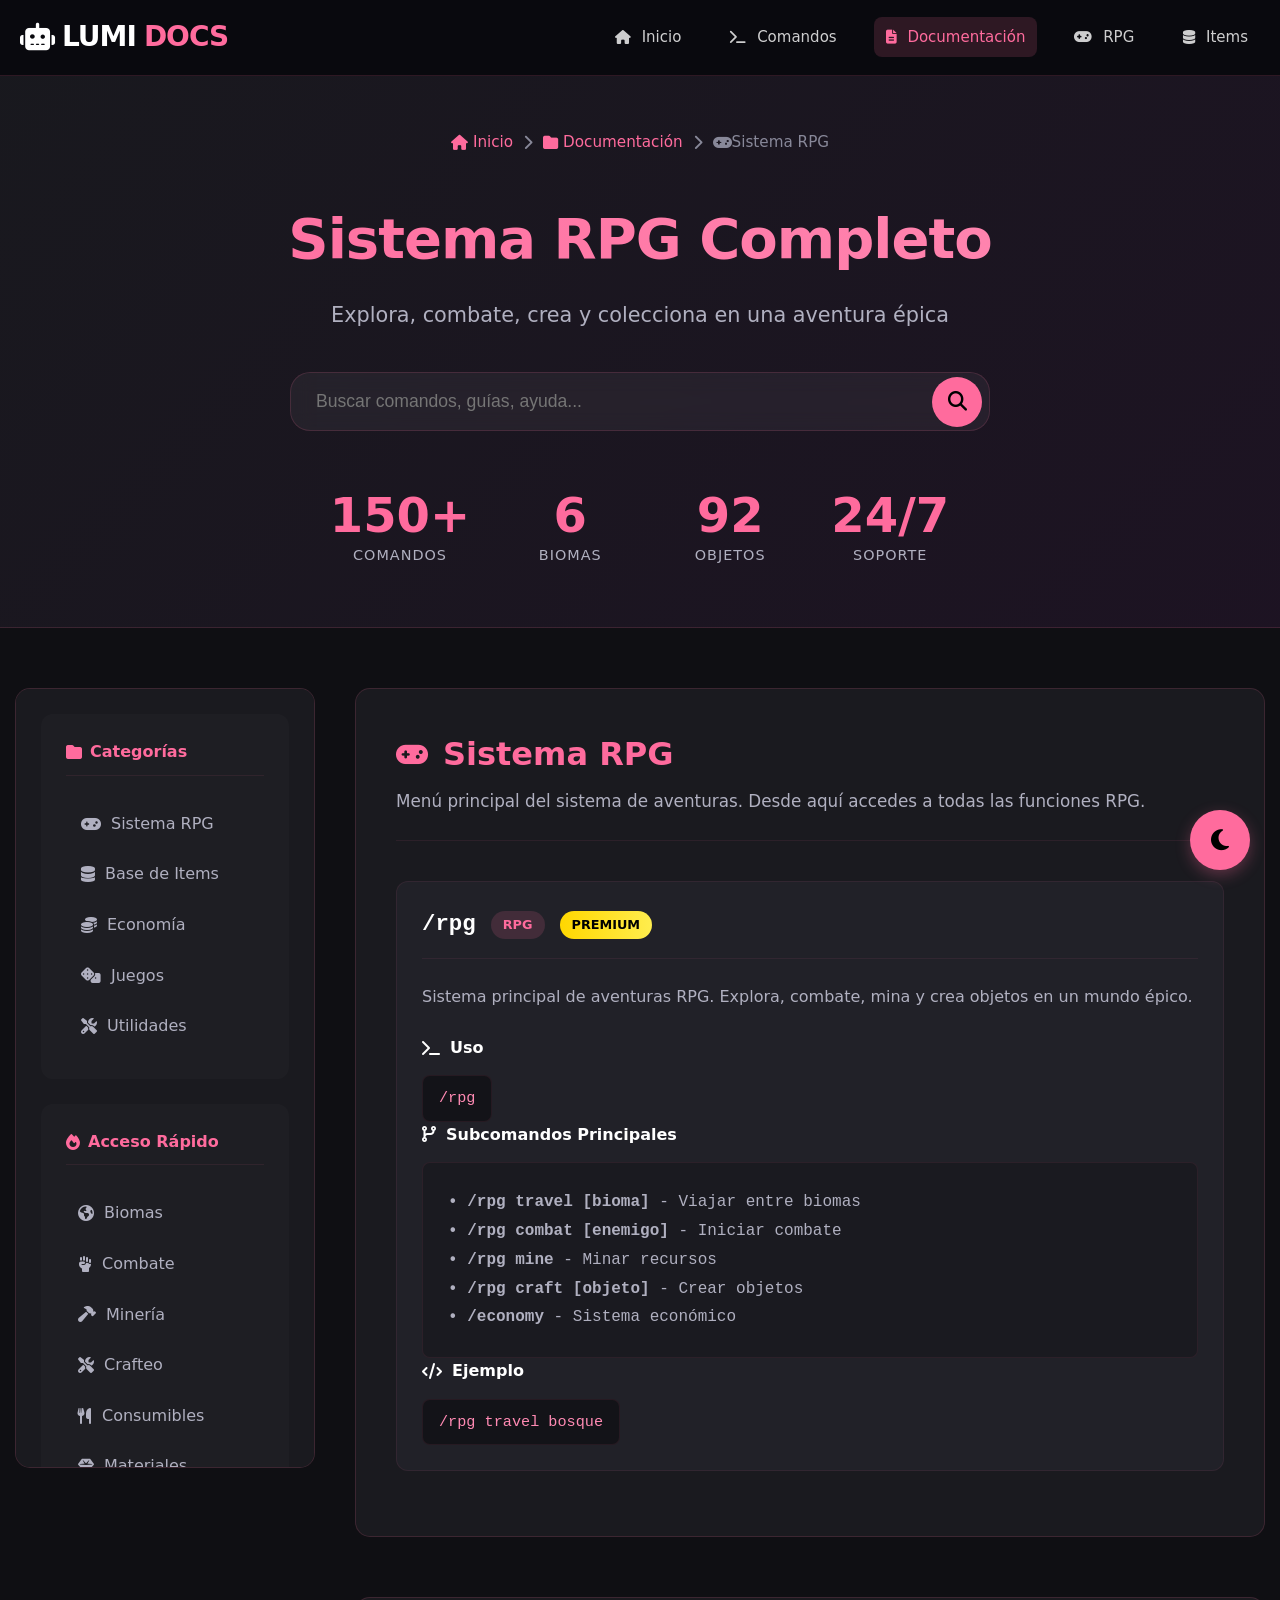
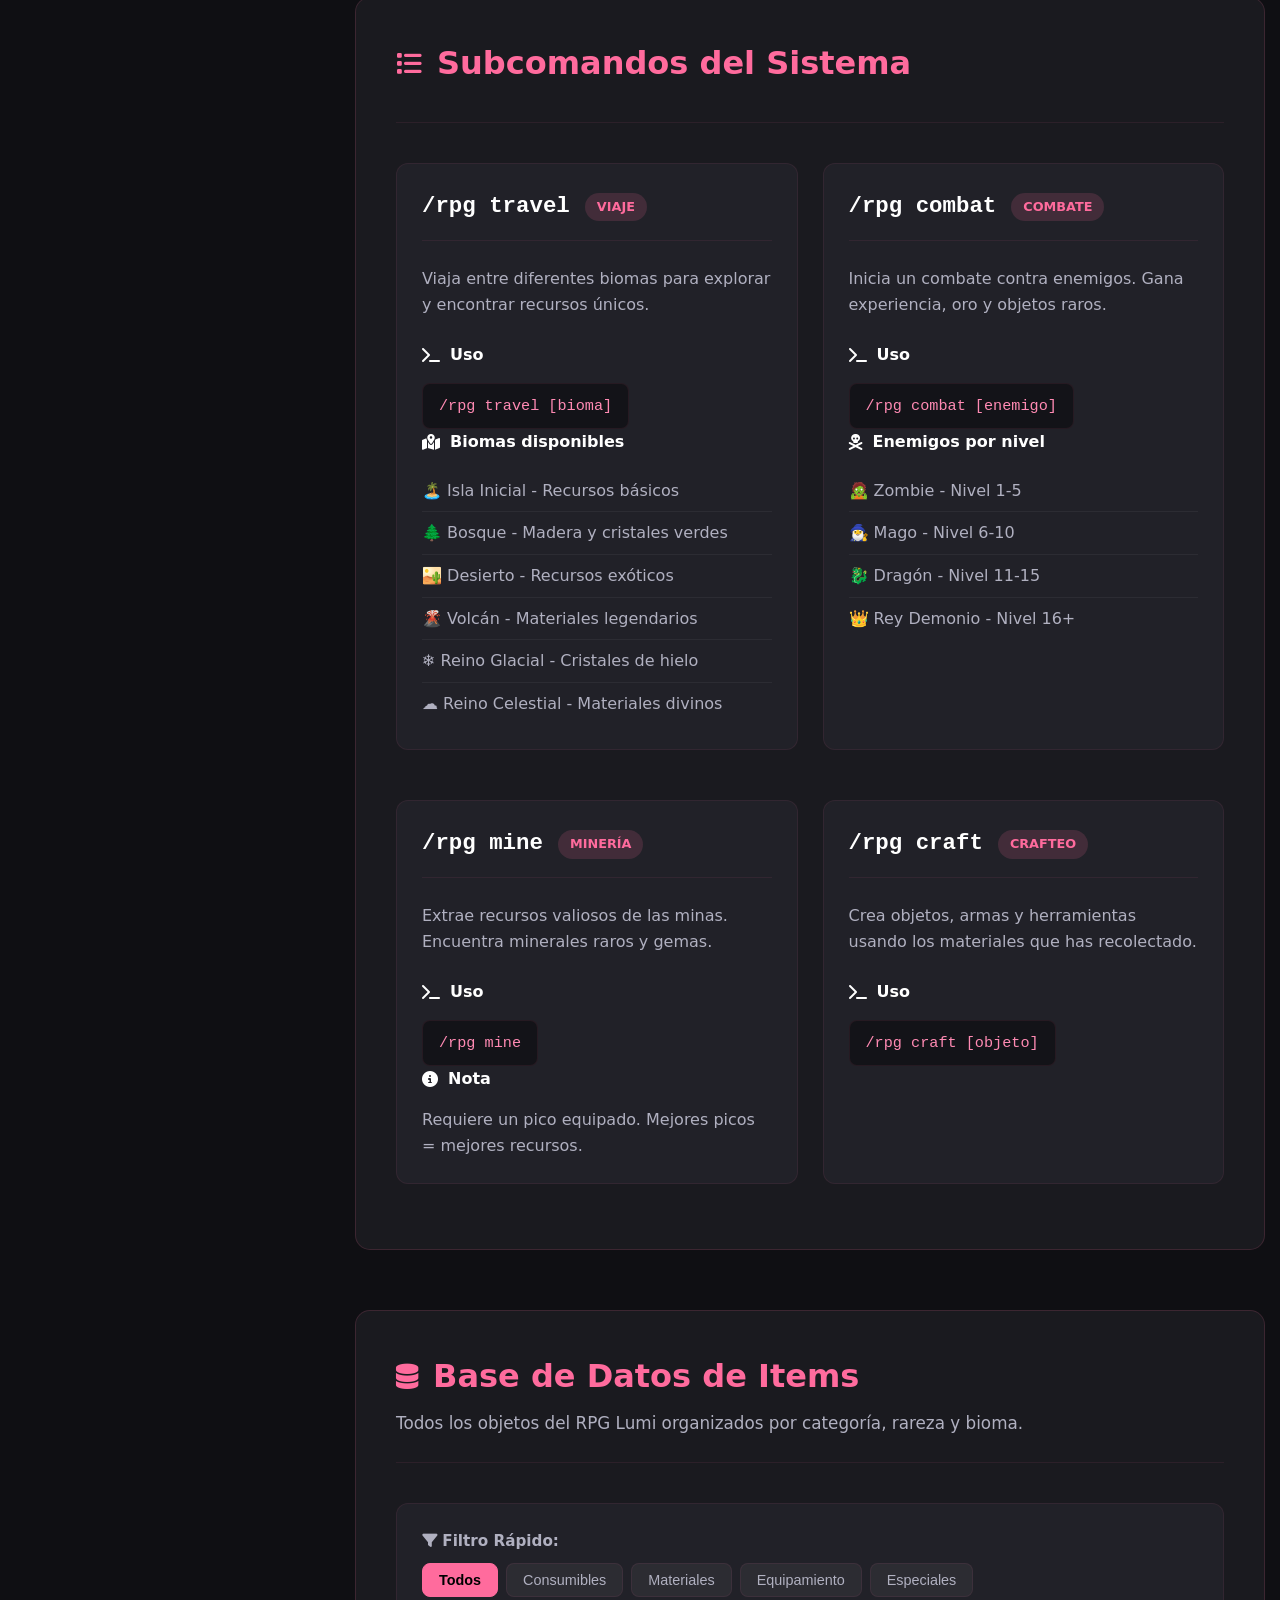
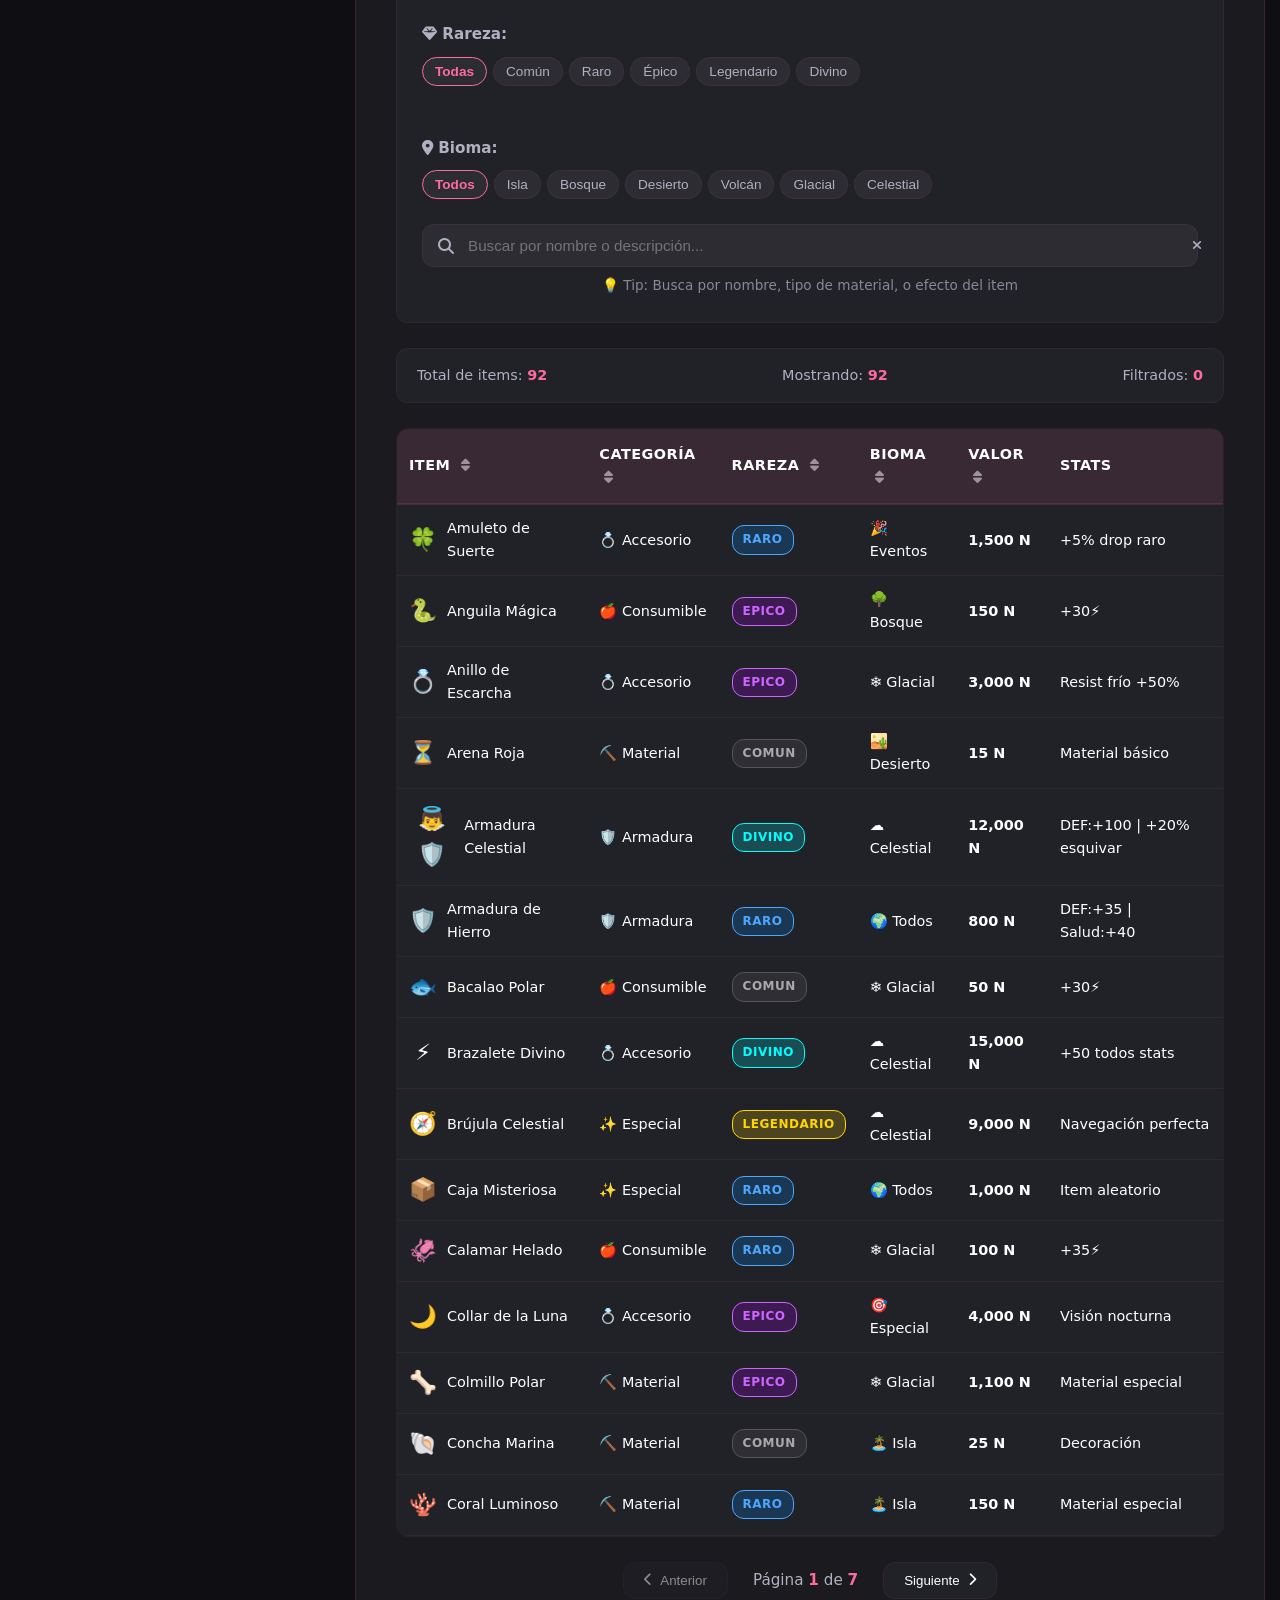
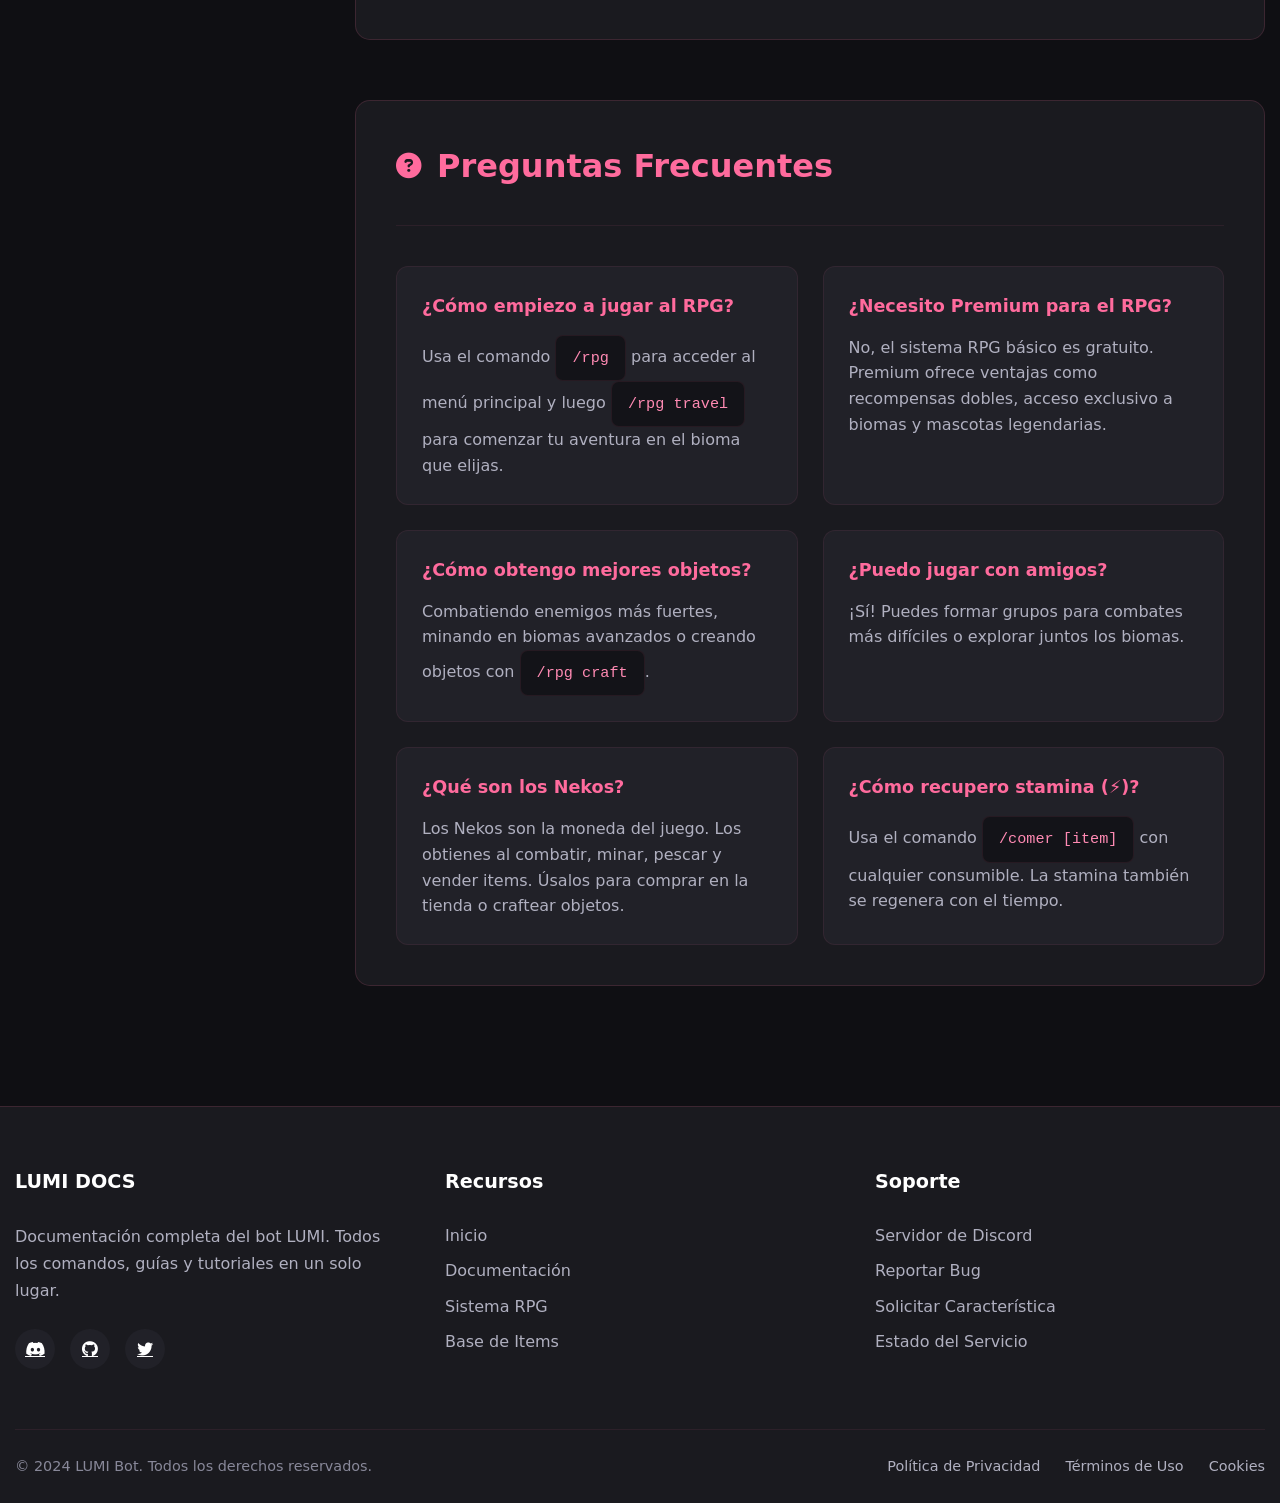
==== documentation.html @ 5e307adf "Actualizacion 2026" ====
<!DOCTYPE html>
<html lang="es">
<head>
    <meta charset="UTF-8">
    <meta name="viewport" content="width=device-width, initial-scale=1.0">
    <title>LUMI - Documentación RPG</title>
    
    <!-- CSS -->
    <link rel="stylesheet" href="docs-style.css">
    
    <!-- ICONOS -->
    <link rel="stylesheet" href="https://cdnjs.cloudflare.com/ajax/libs/font-awesome/6.4.0/css/all.min.css">
</head>
<body data-theme="dark">
    <!-- NAVBAR -->
    <nav class="navbar">
        <div class="nav-container">
            <a href="index.html" class="doc-logo">
                <i class="fas fa-robot"></i>
                LUMI<span>DOCS</span>
            </a>
            
            <button class="menu-toggle" id="menuToggle">
                <i class="fas fa-bars"></i>
            </button>
            
            <div class="nav-links" id="navLinks">
                <a href="index.html"><i class="fas fa-home"></i> Inicio</a>
                <a href="#comandos"><i class="fas fa-terminal"></i> Comandos</a>
                <a href="documentacion.html" class="active"><i class="fas fa-file-alt"></i> Documentación</a>
                <a href="#rpg-section"><i class="fas fa-gamepad"></i> RPG</a>
                <a href="#items-database"><i class="fas fa-database"></i> Items</a>
            </div>
        </div>
    </nav>

    <!-- HEADER HERO -->
    <header class="docs-header">
        <div class="docs-hero">
            <!-- Breadcrumb -->
            <nav class="docs-breadcrumb">
                <a href="index.html"><i class="fas fa-home"></i> Inicio</a>
                <span><i class="fas fa-chevron-right"></i></span>
                <a href="documentacion.html"><i class="fas fa-folder"></i> Documentación</a>
                <span><i class="fas fa-chevron-right"></i></span>
                <span><i class="fas fa-gamepad"></i> Sistema RPG</span>
            </nav>
            
            <!-- Título principal -->
            <h1>Sistema RPG Completo</h1>
            <p class="docs-subtitle">Explora, combate, crea y colecciona en una aventura épica</p>
            
            <!-- Barra de búsqueda -->
            <div class="docs-search">
                <input type="text" placeholder="Buscar comandos, guías, ayuda..." id="searchInput">
                <button type="button" id="searchButton"><i class="fas fa-search"></i></button>
            </div>
            
            <!-- Estadísticas -->
            <div class="docs-stats">
                <div class="stat">
                    <span class="number">150+</span>
                    <span class="label">Comandos</span>
                </div>
                <div class="stat">
                    <span class="number">6</span>
                    <span class="label">Biomas</span>
                </div>
                <div class="stat">
                    <span class="number">92</span>
                    <span class="label">Objetos</span>
                </div>
                <div class="stat">
                    <span class="number">24/7</span>
                    <span class="label">Soporte</span>
                </div>
            </div>
        </div>
    </header>

    <!-- CONTENIDO PRINCIPAL -->
    <main class="docs-container">
        <!-- BARRA LATERAL -->
        <aside class="docs-sidebar">
            <div class="sidebar-section">
                <h3><i class="fas fa-folder"></i> Categorías</h3>
                <ul class="category-list">
                    <li><a href="#rpg-section" class="active"><i class="fas fa-gamepad"></i> Sistema RPG</a></li>
                    <li><a href="#items-database"><i class="fas fa-database"></i> Base de Items</a></li>
                    <li><a href="#economy"><i class="fas fa-coins"></i> Economía</a></li>
                    <li><a href="#games"><i class="fas fa-dice"></i> Juegos</a></li>
                    <li><a href="#utilities"><i class="fas fa-tools"></i> Utilidades</a></li>
                </ul>
            </div>
            
            <div class="sidebar-section">
                <h3><i class="fas fa-fire"></i> Acceso Rápido</h3>
                <a href="#biomes" class="quick-link"><i class="fas fa-globe-americas"></i> Biomas</a>
                <a href="#combat-section" class="quick-link"><i class="fas fa-fist-raised"></i> Combate</a>
                <a href="#mining" class="quick-link"><i class="fas fa-hammer"></i> Minería</a>
                <a href="#crafting" class="quick-link"><i class="fas fa-tools"></i> Crafteo</a>
                <a href="#consumibles" class="quick-link"><i class="fas fa-utensils"></i> Consumibles</a>
                <a href="#materiales" class="quick-link"><i class="fas fa-gem"></i> Materiales</a>
                <a href="#equipamiento" class="quick-link"><i class="fas fa-shield-alt"></i> Equipamiento</a>
            </div>
            
            <div class="sidebar-section">
                <h3><i class="fas fa-link"></i> Enlaces Útiles</h3>
                <a href="#faq" class="quick-link"><i class="fas fa-question-circle"></i> Preguntas Frecuentes</a>
                <a href="https://discord.gg/P59CwwQPgS" target="_blank" class="quick-link"><i class="fab fa-discord"></i> Servidor de Soporte</a>
            </div>
        </aside>

        <!-- CONTENIDO DE DOCUMENTACIÓN -->
        <div class="docs-content">
            <!-- ==================== SECCIÓN RPG PRINCIPAL ==================== -->
            <section id="rpg-section" class="docs-section">
                <div class="section-header">
                    <h2><i class="fas fa-gamepad section-icon"></i> Sistema RPG</h2>
                    <p class="section-desc">Menú principal del sistema de aventuras. Desde aquí accedes a todas las funciones RPG.</p>
                </div>
                
                <!-- COMANDO PRINCIPAL -->
                <div class="command-card">
                    <div class="command-header">
                        <h3>/rpg</h3>
                        <span class="command-category">RPG</span>
                        <span class="premium-badge">PREMIUM</span>
                    </div>
                    
                    <p class="command-desc">Sistema principal de aventuras RPG. Explora, combate, mina y crea objetos en un mundo épico.</p>
                    
                    <div class="command-usage">
                        <h4><i class="fas fa-terminal"></i> Uso</h4>
                        <code class="copy-code">/rpg</code>
                    </div>
                    
                    <div class="command-params">
                        <h4><i class="fas fa-code-branch"></i> Subcomandos Principales</h4>
                        <div class="rpg-subcommands">
                            <strong>• /rpg travel [bioma]</strong> - Viajar entre biomas<br>
                            <strong>• /rpg combat [enemigo]</strong> - Iniciar combate<br>
                            <strong>• /rpg mine</strong> - Minar recursos<br>
                            <strong>• /rpg craft [objeto]</strong> - Crear objetos<br>
                            <strong>• /economy</strong> - Sistema económico
                        </div>
                    </div>
                    
                    <div class="command-example">
                        <h4><i class="fas fa-code"></i> Ejemplo</h4>
                        <code class="copy-code">/rpg travel bosque</code>
                    </div>
                </div>
            </section>

            <!-- ==================== SUBCOMANDOS DETALLADOS ==================== -->
            <section id="subcommands" class="docs-section">
                <div class="section-header">
                    <h2><i class="fas fa-list section-icon"></i> Subcomandos del Sistema</h2>
                </div>
                
                <div class="command-grid">
                    <!-- TRAVEL -->
                    <div class="command-card">
                        <div class="command-header">
                            <h3>/rpg travel</h3>
                            <span class="command-category">Viaje</span>
                        </div>
                        <p class="command-desc">Viaja entre diferentes biomas para explorar y encontrar recursos únicos.</p>
                        
                        <div class="command-usage">
                            <h4><i class="fas fa-terminal"></i> Uso</h4>
                            <code class="copy-code">/rpg travel [bioma]</code>
                        </div>
                        
                        <div class="command-params">
                            <h4><i class="fas fa-map-marked-alt"></i> Biomas disponibles</h4>
                            <ul class="rpg-list">
                                <li>🏝️ Isla Inicial - Recursos básicos</li>
                                <li>🌲 Bosque - Madera y cristales verdes</li>
                                <li>🏜️ Desierto - Recursos exóticos</li>
                                <li>🌋 Volcán - Materiales legendarios</li>
                                <li>❄️ Reino Glacial - Cristales de hielo</li>
                                <li>☁️ Reino Celestial - Materiales divinos</li>
                            </ul>
                        </div>
                    </div>
                    
                    <!-- COMBAT -->
                    <div class="command-card">
                        <div class="command-header">
                            <h3>/rpg combat</h3>
                            <span class="command-category">Combate</span>
                        </div>
                        <p class="command-desc">Inicia un combate contra enemigos. Gana experiencia, oro y objetos raros.</p>
                        
                        <div class="command-usage">
                            <h4><i class="fas fa-terminal"></i> Uso</h4>
                            <code class="copy-code">/rpg combat [enemigo]</code>
                        </div>
                        
                        <div class="command-params">
                            <h4><i class="fas fa-skull-crossbones"></i> Enemigos por nivel</h4>
                            <ul class="rpg-list">
                                <li>🧟 Zombie - Nivel 1-5</li>
                                <li>🧙‍♂️ Mago - Nivel 6-10</li>
                                <li>🐉 Dragón - Nivel 11-15</li>
                                <li>👑 Rey Demonio - Nivel 16+</li>
                            </ul>
                        </div>
                    </div>
                    
                    <!-- MINE -->
                    <div class="command-card">
                        <div class="command-header">
                            <h3>/rpg mine</h3>
                            <span class="command-category">Minería</span>
                        </div>
                        <p class="command-desc">Extrae recursos valiosos de las minas. Encuentra minerales raros y gemas.</p>
                        
                        <div class="command-usage">
                            <h4><i class="fas fa-terminal"></i> Uso</h4>
                            <code class="copy-code">/rpg mine</code>
                        </div>
                        
                        <div class="command-params">
                            <h4><i class="fas fa-info-circle"></i> Nota</h4>
                            <p style="color: var(--text-secondary); margin: 0;">Requiere un pico equipado. Mejores picos = mejores recursos.</p>
                        </div>
                    </div>

                    <!-- CRAFT -->
                    <div class="command-card">
                        <div class="command-header">
                            <h3>/rpg craft</h3>
                            <span class="command-category">Crafteo</span>
                        </div>
                        <p class="command-desc">Crea objetos, armas y herramientas usando los materiales que has recolectado.</p>
                        
                        <div class="command-usage">
                            <h4><i class="fas fa-terminal"></i> Uso</h4>
                            <code class="copy-code">/rpg craft [objeto]</code>
                        </div>
                    </div>
                </div>
            </section>

            <!-- ==================== BASE DE DATOS DE ITEMS ==================== -->
            <section id="items-database" class="docs-section">
                <div class="section-header">
                    <h2><i class="fas fa-database section-icon"></i> Base de Datos de Items</h2>
                    <p class="section-desc">Todos los objetos del RPG Lumi organizados por categoría, rareza y bioma.</p>
                </div>

                <!-- FILTROS -->
                <div class="items-filters">
                    <div class="filter-group">
                        <label><i class="fas fa-filter"></i> Filtro Rápido:</label>
                        <div class="filter-tabs">
                            <button class="filter-tab active" data-filter="all">Todos</button>
                            <button class="filter-tab" data-filter="consumible">Consumibles</button>
                            <button class="filter-tab" data-filter="material">Materiales</button>
                            <button class="filter-tab" data-filter="equipo">Equipamiento</button>
                            <button class="filter-tab" data-filter="especial">Especiales</button>
                        </div>
                    </div>

                    <div class="filters-row">
                        <div class="filter-group">
                            <label><i class="fas fa-gem"></i> Rareza:</label>
                            <div class="rarity-filters">
                                <button class="rarity-btn active" data-rarity="all">Todas</button>
                                <button class="rarity-btn comun" data-rarity="COMUN">Común</button>
                                <button class="rarity-btn raro" data-rarity="RARO">Raro</button>
                                <button class="rarity-btn epico" data-rarity="EPICO">Épico</button>
                                <button class="rarity-btn legendario" data-rarity="LEGENDARIO">Legendario</button>
                                <button class="rarity-btn divino" data-rarity="DIVINO">Divino</button>
                            </div>
                        </div>

                        <div class="filter-group">
                            <label><i class="fas fa-map-marker-alt"></i> Bioma:</label>
                            <div class="bioma-filters">
                                <button class="bioma-btn active" data-bioma="all">Todos</button>
                                <button class="bioma-btn" data-bioma="isla">Isla</button>
                                <button class="bioma-btn" data-bioma="bosque">Bosque</button>
                                <button class="bioma-btn" data-bioma="desierto">Desierto</button>
                                <button class="bioma-btn" data-bioma="volcan">Volcán</button>
                                <button class="bioma-btn" data-bioma="glacial">Glacial</button>
                                <button class="bioma-btn" data-bioma="celestial">Celestial</button>
                            </div>
                        </div>
                    </div>

                    <!-- Búsqueda -->
                    <div class="search-box">
                        <div class="search-container">
                            <i class="fas fa-search"></i>
                            <input type="text" id="itemSearch" placeholder="Buscar por nombre o descripción...">
                            <button class="clear-btn" id="clearSearch"><i class="fas fa-times"></i></button>
                        </div>
                        <p class="search-tips">💡 Tip: Busca por nombre, tipo de material, o efecto del item</p>
                    </div>
                </div>

                <!-- CONTADORES -->
                <div class="counters">
                    <div class="counter">Total de items: <strong id="totalItems">0</strong></div>
                    <div class="counter">Mostrando: <strong id="showingItems">0</strong></div>
                    <div class="counter">Filtrados: <strong id="filteredItems">0</strong></div>
                </div>

                <!-- TABLA DE ITEMS -->
                <div class="items-table-container">
                    <table class="items-table">
                        <thead>
                            <tr>
                                <th class="sortable" data-sort="name">
                                    Item <i class="fas fa-sort"></i>
                                </th>
                                <th class="sortable" data-sort="category">
                                    Categoría <i class="fas fa-sort"></i>
                                </th>
                                <th class="sortable" data-sort="rarity">
                                    Rareza <i class="fas fa-sort"></i>
                                </th>
                                <th class="sortable" data-sort="bioma">
                                    Bioma <i class="fas fa-sort"></i>
                                </th>
                                <th class="sortable" data-sort="value">
                                    Valor <i class="fas fa-sort"></i>
                                </th>
                                <th>Stats</th>
                            </tr>
                        </thead>
                        <tbody id="itemsTableBody">
                            <!-- Los items se cargan dinámicamente -->
                            <tr>
                                <td colspan="6" style="text-align: center; padding: 40px; color: var(--text-secondary);">
                                    <i class="fas fa-spinner fa-spin" style="font-size: 2rem; margin-bottom: 10px;"></i><br>
                                    Cargando items...
                                </td>
                            </tr>
                        </tbody>
                    </table>
                </div>

                <!-- PAGINACIÓN -->
                <div class="pagination">
                    <button class="page-btn" id="prevPage">
                        <i class="fas fa-chevron-left"></i> Anterior
                    </button>
                    <div class="page-info">
                        Página <span id="currentPage">1</span> de <span id="totalPages">1</span>
                    </div>
                    <button class="page-btn" id="nextPage">
                        Siguiente <i class="fas fa-chevron-right"></i>
                    </button>
                </div>
            </section>

            <!-- ==================== FAQ ==================== -->
            <section id="faq" class="docs-section faq-section">
                <div class="section-header">
                    <h2><i class="fas fa-question-circle section-icon"></i> Preguntas Frecuentes</h2>
                </div>
                
                <div class="faq-grid">
                    <div class="faq-item">
                        <h3>¿Cómo empiezo a jugar al RPG?</h3>
                        <p>Usa el comando <code class="copy-code">/rpg</code> para acceder al menú principal y luego <code class="copy-code">/rpg travel</code> para comenzar tu aventura en el bioma que elijas.</p>
                    </div>
                    
                    <div class="faq-item">
                        <h3>¿Necesito Premium para el RPG?</h3>
                        <p>No, el sistema RPG básico es gratuito. Premium ofrece ventajas como recompensas dobles, acceso exclusivo a biomas y mascotas legendarias.</p>
                    </div>
                    
                    <div class="faq-item">
                        <h3>¿Cómo obtengo mejores objetos?</h3>
                        <p>Combatiendo enemigos más fuertes, minando en biomas avanzados o creando objetos con <code class="copy-code">/rpg craft</code>.</p>
                    </div>
                    
                    <div class="faq-item">
                        <h3>¿Puedo jugar con amigos?</h3>
                        <p>¡Sí! Puedes formar grupos para combates más difíciles o explorar juntos los biomas.</p>
                    </div>

                    <div class="faq-item">
                        <h3>¿Qué son los Nekos?</h3>
                        <p>Los Nekos son la moneda del juego. Los obtienes al combatir, minar, pescar y vender items. Úsalos para comprar en la tienda o craftear objetos.</p>
                    </div>

                    <div class="faq-item">
                        <h3>¿Cómo recupero stamina (⚡)?</h3>
                        <p>Usa el comando <code class="copy-code">/comer [item]</code> con cualquier consumible. La stamina también se regenera con el tiempo.</p>
                    </div>
                </div>
            </section>
        </div>
    </main>

    <!-- MODAL DE DETALLE DE ITEM -->
    <div id="itemDetailModal" class="modal">
        <div class="modal-content">
            <div class="modal-header">
                <h3 id="detailName">Item</h3>
                <button class="close-modal">&times;</button>
            </div>
            <div class="modal-body">
                <div class="detail-grid">
                    <div class="detail-left">
                        <div class="detail-emoji" id="detailEmoji">📦</div>
                        <span class="detail-rarity" id="detailRarity">COMÚN</span>
                    </div>
                    <div class="detail-right">
                        <div class="detail-section">
                            <h4><i class="fas fa-info-circle"></i> Descripción</h4>
                            <p id="detailDesc">Descripción del item...</p>
                        </div>
                        <div class="detail-section">
                            <h4><i class="fas fa-map-marker-alt"></i> Ubicación</h4>
                            <p id="detailLocation">Donde encontrar este item...</p>
                        </div>
                        <div class="detail-section">
                            <h4><i class="fas fa-chart-bar"></i> Estadísticas</h4>
                            <div class="detail-stats" id="detailStats">
                                <!-- Stats dinámicos -->
                            </div>
                        </div>
                        <div class="detail-section">
                            <h4><i class="fas fa-coins"></i> Valor de Venta</h4>
                            <div class="detail-value" id="detailValue">0 Nekos</div>
                        </div>
                    </div>
                </div>
            </div>
        </div>
    </div>

    <!-- FOOTER -->
    <footer class="footer-apple">
        <div class="container">
            <div class="footer-grid">
                <div class="footer-col">
                    <h4>LUMI DOCS</h4>
                    <p>Documentación completa del bot LUMI. Todos los comandos, guías y tutoriales en un solo lugar.</p>
                    <div class="social-links">
                        <a href="#"><i class="fab fa-discord"></i></a>
                        <a href="#"><i class="fab fa-github"></i></a>
                        <a href="#"><i class="fab fa-twitter"></i></a>
                    </div>
                </div>
                
                <div class="footer-col">
                    <h4>Recursos</h4>
                    <ul>
                        <li><a href="index.html">Inicio</a></li>
                        <li><a href="documentacion.html">Documentación</a></li>
                        <li><a href="#rpg-section">Sistema RPG</a></li>
                        <li><a href="#items-database">Base de Items</a></li>
                    </ul>
                </div>
                
                <div class="footer-col">
                    <h4>Soporte</h4>
                    <ul>
                        <li><a href="#">Servidor de Discord</a></li>
                        <li><a href="#">Reportar Bug</a></li>
                        <li><a href="#">Solicitar Característica</a></li>
                        <li><a href="#">Estado del Servicio</a></li>
                    </ul>
                </div>
            </div>
            
            <div class="footer-legal">
                <div class="legal-left">
                    &copy; 2024 LUMI Bot. Todos los derechos reservados.
                </div>
                <div class="legal-right">
                    <a href="#">Política de Privacidad</a>
                    <a href="#">Términos de Uso</a>
                    <a href="#">Cookies</a>
                </div>
            </div>
        </div>
    </footer>

    <!-- Botón de cambio de tema -->
    <div class="theme-toggle">
        <button id="themeToggle">
            <i class="fas fa-moon"></i>
        </button>
    </div>

    <!-- Botón Back to Top -->
    <button class="back-to-top" id="backToTop">
        <i class="fas fa-arrow-up"></i>
    </button>

    <!-- SCRIPTS -->
    <script src="items-database.js"></script>
    <script src="docs-script.js"></script>
</body>
</html>
---- docs-style.css ----
/* ============================================
   LUMI DOCS - ESTILOS COMPLETOS
   Documentación moderna y profesional
   ============================================ */

/* ============================================
   VARIABLES Y RESET
   ============================================ */
:root {
    /* Colores principales */
    --primary-color: #ff6b9d;
    --primary-dark: #e84d85;
    --primary-light: #ff8ab3;
    --accent: #ff6b9d;
    --accent-light: #ff8ab3;
    
    /* Fondos */
    --bg-dark: #0f0f13;
    --bg-card: #1a1a1f;
    --bg-card-light: #212128;
    
    /* Textos */
    --text-primary: #ffffff;
    --text-secondary: #b0b0c0;
    --text-muted: #888899;
    
    /* Bordes */
    --border-color: rgba(255, 107, 157, 0.15);
    --border-light: rgba(255, 107, 157, 0.08);
    
    /* Sombras */
    --shadow-dark: 0 8px 32px rgba(0, 0, 0, 0.3);
    --shadow-light: 0 4px 20px rgba(255, 107, 157, 0.1);
    
    /* Espaciado */
    --space-xs: 8px;
    --space-sm: 15px;
    --space-md: 25px;
    --space-lg: 40px;
    --space-xl: 60px;
    
    /* Bordes redondeados */
    --radius-sm: 8px;
    --radius-md: 12px;
    --radius-lg: 15px;
    --radius-xl: 20px;
}

* {
    margin: 0;
    padding: 0;
    box-sizing: border-box;
}

body {
    background-color: var(--bg-dark);
    color: var(--text-primary);
    font-family: 'Segoe UI', system-ui, -apple-system, sans-serif;
    line-height: 1.6;
    min-height: 100vh;
    overflow-x: hidden;
}

/* ============================================
   NAVBAR
   ============================================ */
.navbar {
    background: rgba(10, 10, 15, 0.98);
    backdrop-filter: blur(25px);
    border-bottom: 1px solid var(--border-color);
    position: fixed;
    top: 0;
    width: 100%;
    z-index: 1000;
    padding: 15px 0;
}

.nav-container {
    max-width: 1400px;
    margin: 0 auto;
    padding: 0 20px;
    display: flex;
    justify-content: space-between;
    align-items: center;
}

.doc-logo {
    font-size: 28px;
    font-weight: 800;
    color: #fff;
    text-decoration: none;
    letter-spacing: -1px;
    display: flex;
    align-items: center;
    gap: 8px;
}

.doc-logo span {
    color: var(--accent);
    animation: logoGlow 2s infinite alternate;
}

@keyframes logoGlow {
    from { text-shadow: 0 0 5px var(--accent); }
    to { text-shadow: 0 0 20px var(--accent), 0 0 30px var(--accent); }
}

.nav-links {
    display: flex;
    gap: 25px;
    align-items: center;
}

.nav-links a {
    color: #fff;
    text-decoration: none;
    font-weight: 500;
    font-size: 15px;
    padding: 8px 12px;
    border-radius: 8px;
    transition: all 0.3s ease;
    opacity: 0.8;
}

.nav-links a:hover {
    opacity: 1;
    background: rgba(255, 107, 157, 0.1);
}

.nav-links a.active {
    opacity: 1;
    background: rgba(255, 107, 157, 0.15);
    color: var(--accent);
}

.nav-links a i {
    margin-right: 6px;
    font-size: 14px;
}

.menu-toggle {
    display: none;
    background: none;
    border: none;
    color: #fff;
    font-size: 24px;
    cursor: pointer;
}

/* ============================================
   DOCS HEADER HERO
   ============================================ */
.docs-header {
    margin-top: 70px;
    padding: var(--space-xl) 0;
    background: linear-gradient(135deg, rgba(26, 26, 31, 0.9) 0%, rgba(31, 20, 36, 0.9) 100%);
    border-bottom: 1px solid var(--border-color);
}

.docs-hero {
    max-width: 1400px;
    margin: 0 auto;
    padding: 0 var(--space-sm);
    text-align: center;
}

.docs-breadcrumb {
    display: flex;
    justify-content: center;
    align-items: center;
    flex-wrap: wrap;
    gap: 10px;
    margin-bottom: var(--space-lg);
    color: var(--text-muted);
    font-size: 0.95rem;
}

.docs-breadcrumb a {
    color: var(--accent);
    text-decoration: none;
    display: flex;
    align-items: center;
    gap: 5px;
    transition: all 0.2s ease;
}

.docs-breadcrumb a:hover {
    color: var(--accent-light);
    text-decoration: underline;
}

.docs-breadcrumb span {
    display: flex;
    align-items: center;
    color: var(--text-muted);
}

.docs-hero h1 {
    font-size: 3.5rem;
    font-weight: 800;
    margin-bottom: var(--space-sm);
    background: linear-gradient(90deg, var(--accent), var(--accent-light));
    -webkit-background-clip: text;
    background-clip: text;
    color: transparent;
    letter-spacing: -1px;
}

.docs-subtitle {
    font-size: 1.3rem;
    color: var(--text-secondary);
    max-width: 800px;
    margin: 0 auto var(--space-lg);
    line-height: 1.6;
}

.docs-search {
    max-width: 700px;
    margin: 0 auto var(--space-lg);
    position: relative;
}

.docs-search input {
    width: 100%;
    padding: 18px 80px 18px 25px;
    background: rgba(255, 255, 255, 0.05);
    border: 1px solid var(--border-color);
    border-radius: var(--radius-xl);
    color: var(--text-primary);
    font-size: 1.1rem;
    backdrop-filter: blur(10px);
    transition: all 0.3s ease;
}

.docs-search input:focus {
    outline: none;
    border-color: var(--accent);
    box-shadow: 0 0 0 3px rgba(255, 107, 157, 0.1);
    background: rgba(255, 255, 255, 0.08);
}

.docs-search button {
    position: absolute;
    right: 8px;
    top: 50%;
    transform: translateY(-50%);
    background: var(--accent);
    color: #000;
    border: none;
    width: 50px;
    height: 50px;
    border-radius: 50%;
    cursor: pointer;
    font-size: 1.2rem;
    transition: all 0.3s ease;
}

.docs-search button:hover {
    background: var(--accent-light);
    transform: translateY(-50%) scale(1.05);
}

.docs-stats {
    display: flex;
    justify-content: center;
    gap: var(--space-lg);
    flex-wrap: wrap;
    margin-top: var(--space-xl);
}

.stat {
    display: flex;
    flex-direction: column;
    align-items: center;
    min-width: 120px;
}

.stat .number {
    font-size: 3rem;
    font-weight: 800;
    color: var(--accent);
    line-height: 1;
    margin-bottom: 5px;
}

.stat .label {
    font-size: 0.9rem;
    color: var(--text-secondary);
    text-transform: uppercase;
    letter-spacing: 1px;
}

/* ============================================
   DOCS CONTAINER PRINCIPAL
   ============================================ */
.docs-container {
    display: flex;
    gap: var(--space-lg);
    max-width: 1400px;
    margin: var(--space-xl) auto;
    padding: 0 var(--space-sm);
    align-items: flex-start;
}

/* ============================================
   SIDEBAR
   ============================================ */
.docs-sidebar {
    width: 300px;
    flex-shrink: 0;
    position: sticky;
    top: 100px;
    max-height: calc(100vh - 120px);
    overflow-y: auto;
    background: var(--bg-card);
    border: 1px solid var(--border-color);
    border-radius: var(--radius-lg);
    padding: var(--space-md);
}

.docs-sidebar::-webkit-scrollbar {
    width: 6px;
}

.docs-sidebar::-webkit-scrollbar-track {
    background: rgba(255, 107, 157, 0.05);
    border-radius: 3px;
}

.docs-sidebar::-webkit-scrollbar-thumb {
    background: var(--accent);
    border-radius: 3px;
}

.sidebar-section {
    margin-bottom: var(--space-md);
    padding: var(--space-md);
    background: rgba(255, 255, 255, 0.02);
    border-radius: var(--radius-md);
}

.sidebar-section h3 {
    color: var(--accent);
    font-size: 1rem;
    margin-bottom: var(--space-md);
    display: flex;
    align-items: center;
    gap: var(--space-xs);
    padding-bottom: 10px;
    border-bottom: 1px solid var(--border-light);
}

.category-list {
    list-style: none;
    padding: 0;
}

.category-list li {
    margin-bottom: 5px;
}

.category-list a {
    display: flex;
    align-items: center;
    gap: 10px;
    padding: 10px 12px;
    color: var(--text-secondary);
    text-decoration: none;
    border-radius: var(--radius-sm);
    transition: all 0.3s ease;
    border-left: 3px solid transparent;
}

.category-list a:hover {
    background: rgba(255, 107, 157, 0.08);
    color: var(--text-primary);
    border-left-color: var(--accent);
    padding-left: 16px;
}

.category-list a.active {
    background: rgba(255, 107, 157, 0.15);
    color: var(--accent);
    border-left-color: var(--accent);
    font-weight: 600;
}

.quick-link {
    display: flex;
    align-items: center;
    gap: 10px;
    padding: 10px 12px;
    color: var(--text-secondary);
    text-decoration: none;
    border-radius: var(--radius-sm);
    margin-bottom: 5px;
    transition: all 0.3s ease;
}

.quick-link:hover {
    background: rgba(255, 107, 157, 0.08);
    color: var(--text-primary);
    transform: translateX(5px);
}

/* ============================================
   CONTENIDO DE DOCUMENTACIÓN
   ============================================ */
.docs-content {
    flex: 1;
    min-width: 0;
}

.docs-section {
    margin-bottom: var(--space-xl);
    background: var(--bg-card);
    border: 1px solid var(--border-color);
    border-radius: var(--radius-lg);
    padding: var(--space-lg);
}

.section-header {
    margin-bottom: var(--space-lg);
    padding-bottom: var(--space-md);
    border-bottom: 1px solid var(--border-light);
}

.section-header h2 {
    color: var(--accent);
    font-size: 2rem;
    margin-bottom: var(--space-xs);
    display: flex;
    align-items: center;
    gap: 15px;
}

.section-icon {
    font-size: 1.6rem;
}

.section-desc {
    color: var(--text-secondary);
    font-size: 1.05rem;
    line-height: 1.6;
}

/* ============================================
   TARJETAS DE COMANDOS
   ============================================ */
.command-card {
    background: var(--bg-card-light);
    border: 1px solid var(--border-light);
    border-radius: var(--radius-md);
    padding: var(--space-md);
    margin-bottom: var(--space-md);
    transition: all 0.3s ease;
}

.command-card:hover {
    border-color: var(--accent);
    transform: translateY(-2px);
    box-shadow: var(--shadow-light);
}

.command-header {
    display: flex;
    align-items: center;
    flex-wrap: wrap;
    gap: var(--space-sm);
    margin-bottom: var(--space-md);
    padding-bottom: var(--space-sm);
    border-bottom: 1px solid var(--border-light);
}

.command-header h3 {
    color: var(--text-primary);
    font-size: 1.4rem;
    font-family: 'Courier New', monospace;
    margin: 0;
}

.command-category {
    background: rgba(255, 107, 157, 0.15);
    color: var(--accent);
    padding: 4px 12px;
    border-radius: 20px;
    font-size: 0.8rem;
    font-weight: 600;
    text-transform: uppercase;
}

.premium-badge {
    background: linear-gradient(90deg, #ffd700, #ffed4e);
    color: #000;
    padding: 4px 12px;
    border-radius: 20px;
    font-size: 0.8rem;
    font-weight: 800;
    text-transform: uppercase;
}

.command-desc {
    color: var(--text-secondary);
    margin-bottom: var(--space-md);
    line-height: 1.6;
}

.command-usage h4,
.command-params h4,
.command-example h4 {
    color: var(--text-primary);
    margin-bottom: var(--space-sm);
    display: flex;
    align-items: center;
    gap: 10px;
    font-size: 1rem;
}

.copy-code {
    display: inline-block;
    background: rgba(0, 0, 0, 0.4);
    color: var(--accent-light);
    padding: 10px 16px;
    border-radius: var(--radius-sm);
    font-family: 'Courier New', monospace;
    font-size: 0.95rem;
    border: 1px solid var(--border-light);
    cursor: pointer;
    transition: all 0.3s ease;
}

.copy-code:hover {
    background: rgba(255, 107, 157, 0.1);
    border-color: var(--accent);
}

.rpg-subcommands {
    background: rgba(0, 0, 0, 0.2);
    padding: var(--space-md);
    border-radius: var(--radius-sm);
    border: 1px solid var(--border-light);
    font-family: 'Courier New', monospace;
    line-height: 1.8;
    color: var(--text-secondary);
}

.rpg-list {
    list-style: none;
    padding: 0;
    margin: var(--space-sm) 0 0 0;
}

.rpg-list li {
    padding: 8px 0;
    border-bottom: 1px solid rgba(255, 255, 255, 0.05);
    color: var(--text-secondary);
}

.rpg-list li:last-child {
    border-bottom: none;
}

.command-grid {
    display: grid;
    grid-template-columns: repeat(auto-fill, minmax(320px, 1fr));
    gap: var(--space-md);
}

/* ============================================
   BASE DE DATOS DE ITEMS
   ============================================ */
.items-filters {
    background: var(--bg-card-light);
    border: 1px solid var(--border-light);
    border-radius: var(--radius-md);
    padding: var(--space-md);
    margin-bottom: var(--space-md);
}

.filter-group {
    margin-bottom: var(--space-md);
}

.filter-group:last-child {
    margin-bottom: 0;
}

.filter-group label {
    display: block;
    color: var(--text-secondary);
    margin-bottom: 10px;
    font-weight: 600;
    font-size: 0.95rem;
}

.filter-tabs {
    display: flex;
    flex-wrap: wrap;
    gap: 8px;
}

.filter-tab {
    padding: 8px 16px;
    background: rgba(255, 255, 255, 0.05);
    border: 1px solid var(--border-light);
    border-radius: var(--radius-sm);
    color: var(--text-secondary);
    cursor: pointer;
    transition: all 0.3s ease;
    font-size: 0.9rem;
}

.filter-tab:hover {
    background: rgba(255, 107, 157, 0.1);
    color: var(--accent);
}

.filter-tab.active {
    background: var(--accent);
    color: #000;
    border-color: var(--accent);
    font-weight: 600;
}

.filters-row {
    display: grid;
    gap: var(--space-md);
}

.rarity-filters,
.bioma-filters {
    display: flex;
    flex-wrap: wrap;
    gap: 6px;
}

.rarity-btn,
.bioma-btn {
    padding: 6px 12px;
    background: rgba(255, 255, 255, 0.05);
    border: 1px solid var(--border-light);
    border-radius: 20px;
    color: var(--text-secondary);
    cursor: pointer;
    transition: all 0.3s ease;
    font-size: 0.85rem;
}

.rarity-btn:hover,
.bioma-btn:hover {
    transform: translateY(-1px);
    border-color: var(--accent);
}

.rarity-btn.active,
.bioma-btn.active {
    border-color: var(--accent);
    color: var(--accent);
    font-weight: 600;
}

.rarity-btn.comun.active {
    background: rgba(100, 100, 100, 0.2);
    color: #aaa;
}

.rarity-btn.raro.active {
    background: rgba(0, 150, 255, 0.2);
    color: #4da6ff;
}

.rarity-btn.epico.active {
    background: rgba(180, 0, 255, 0.2);
    color: #cc66ff;
}

.rarity-btn.legendario.active {
    background: rgba(255, 215, 0, 0.2);
    color: gold;
}

.rarity-btn.divino.active {
    background: rgba(0, 255, 255, 0.2);
    color: #00ffff;
}

.search-box {
    margin-top: var(--space-md);
}

.search-container {
    position: relative;
}

.search-container i {
    position: absolute;
    left: 16px;
    top: 50%;
    transform: translateY(-50%);
    color: var(--text-secondary);
}

.search-container input {
    width: 100%;
    padding: 12px 45px 12px 45px;
    background: rgba(255, 255, 255, 0.05);
    border: 1px solid var(--border-light);
    border-radius: var(--radius-md);
    color: var(--text-primary);
    font-size: 0.95rem;
    transition: all 0.3s ease;
}

.search-container input:focus {
    outline: none;
    border-color: var(--accent);
    box-shadow: 0 0 0 3px rgba(255, 107, 157, 0.1);
}

.clear-btn {
    position: absolute;
    right: 12px;
    top: 50%;
    transform: translateY(-50%);
    background: none;
    border: none;
    color: var(--text-secondary);
    cursor: pointer;
    padding: 5px;
    border-radius: 50%;
    transition: all 0.2s ease;
}

.clear-btn:hover {
    background: rgba(255, 107, 157, 0.1);
    color: var(--accent);
}

.search-tips {
    text-align: center;
    color: var(--text-muted);
    font-size: 0.85rem;
    margin-top: 8px;
}

.counters {
    display: flex;
    justify-content: space-between;
    flex-wrap: wrap;
    gap: 15px;
    background: var(--bg-card-light);
    border: 1px solid var(--border-light);
    border-radius: var(--radius-md);
    padding: 15px 20px;
    margin-bottom: var(--space-md);
    font-size: 0.9rem;
    color: var(--text-secondary);
}

.counter strong {
    color: var(--accent);
    font-weight: 700;
}

.items-table-container {
    overflow-x: auto;
    border-radius: var(--radius-md);
    border: 1px solid var(--border-light);
    margin-bottom: var(--space-md);
}

.items-table {
    width: 100%;
    border-collapse: collapse;
    background: var(--bg-card-light);
}

.items-table thead {
    background: rgba(255, 107, 157, 0.1);
    border-bottom: 2px solid var(--border-color);
}

.items-table th {
    padding: 14px 12px;
    text-align: left;
    color: var(--text-primary);
    font-weight: 600;
    font-size: 0.9rem;
    text-transform: uppercase;
    letter-spacing: 0.5px;
}

.sortable {
    cursor: pointer;
    user-select: none;
    transition: background 0.2s ease;
}

.sortable:hover {
    background: rgba(255, 107, 157, 0.15);
}

.sortable i {
    margin-left: 5px;
    opacity: 0.5;
}

.sortable:hover i {
    opacity: 1;
}

.items-table tbody tr {
    border-bottom: 1px solid var(--border-light);
    transition: all 0.2s ease;
    cursor: pointer;
}

.items-table tbody tr:hover {
    background: rgba(255, 107, 157, 0.05);
}

.items-table td {
    padding: 12px;
    color: var(--text-primary);
    vertical-align: middle;
    font-size: 0.9rem;
}

.item-cell {
    display: flex;
    align-items: center;
    gap: 10px;
}

.item-emoji-cell {
    font-size: 1.4rem;
    min-width: 28px;
    text-align: center;
}

.item-name-cell {
    font-weight: 500;
}

.rarity-badge-table {
    display: inline-block;
    padding: 4px 10px;
    border-radius: 12px;
    font-size: 0.75rem;
    font-weight: 700;
    text-transform: uppercase;
    letter-spacing: 0.5px;
}

.rarity-badge-table.comun {
    background: rgba(100, 100, 100, 0.2);
    color: #aaa;
    border: 1px solid #555;
}

.rarity-badge-table.raro {
    background: rgba(0, 150, 255, 0.2);
    color: #4da6ff;
    border: 1px solid #4da6ff;
}

.rarity-badge-table.epico {
    background: rgba(180, 0, 255, 0.2);
    color: #cc66ff;
    border: 1px solid #cc66ff;
}

.rarity-badge-table.legendario {
    background: rgba(255, 215, 0, 0.2);
    color: gold;
    border: 1px solid gold;
}

.rarity-badge-table.divino {
    background: rgba(0, 255, 255, 0.2);
    color: #00ffff;
    border: 1px solid #00ffff;
}

.value-cell {
    font-weight: 600;
    color: var(--accent);
}

.stats-cell {
    color: var(--text-secondary);
    font-size: 0.85rem;
}

.no-results {
    text-align: center;
    padding: 50px 20px !important;
    color: var(--text-secondary);
}

.no-results i {
    font-size: 2rem;
    margin-bottom: 10px;
    color: var(--accent);
    opacity: 0.5;
    display: block;
}

.pagination {
    display: flex;
    justify-content: center;
    align-items: center;
    gap: var(--space-md);
    margin-top: var(--space-md);
}

.page-btn {
    padding: 10px 20px;
    background: var(--bg-card-light);
    border: 1px solid var(--border-light);
    border-radius: var(--radius-md);
    color: var(--text-primary);
    cursor: pointer;
    transition: all 0.3s ease;
    display: flex;
    align-items: center;
    gap: 8px;
}

.page-btn:hover:not(:disabled) {
    background: var(--accent);
    color: #000;
    border-color: var(--accent);
}

.page-btn:disabled {
    opacity: 0.5;
    cursor: not-allowed;
}

.page-info {
    color: var(--text-secondary);
    font-size: 0.95rem;
}

.page-info span {
    color: var(--accent);
    font-weight: 600;
}

/* ============================================
   MODAL
   ============================================ */
.modal {
    display: none;
    position: fixed;
    top: 0;
    left: 0;
    width: 100%;
    height: 100%;
    background: rgba(0, 0, 0, 0.8);
    z-index: 2000;
    backdrop-filter: blur(5px);
}

.modal-content {
    position: relative;
    background: var(--bg-card);
    margin: 5% auto;
    width: 90%;
    max-width: 700px;
    border-radius: var(--radius-lg);
    border: 1px solid var(--border-color);
    box-shadow: 0 20px 60px rgba(0, 0, 0, 0.5);
    animation: slideUp 0.3s ease;
}

@keyframes slideUp {
    from {
        opacity: 0;
        transform: translateY(30px);
    }
    to {
        opacity: 1;
        transform: translateY(0);
    }
}

.modal-header {
    display: flex;
    justify-content: space-between;
    align-items: center;
    padding: var(--space-md) var(--space-lg);
    border-bottom: 1px solid var(--border-light);
}

.modal-header h3 {
    color: var(--text-primary);
    font-size: 1.5rem;
    margin: 0;
}

.close-modal {
    background: none;
    border: none;
    color: var(--text-secondary);
    font-size: 2rem;
    cursor: pointer;
    line-height: 1;
    padding: 0;
    width: 40px;
    height: 40px;
    display: flex;
    align-items: center;
    justify-content: center;
    border-radius: 50%;
    transition: all 0.3s ease;
}

.close-modal:hover {
    background: rgba(255, 107, 157, 0.1);
    color: var(--accent);
}

.modal-body {
    padding: var(--space-lg);
}

.detail-grid {
    display: grid;
    gap: var(--space-lg);
}

.detail-left {
    text-align: center;
}

.detail-emoji {
    font-size: 4rem;
    margin-bottom: var(--space-md);
}

.detail-rarity {
    display: inline-block;
    padding: 8px 20px;
    border-radius: 20px;
    font-weight: 700;
    text-transform: uppercase;
    letter-spacing: 1px;
}

.detail-rarity.comun {
    background: rgba(100, 100, 100, 0.2);
    color: #aaa;
}

.detail-rarity.raro {
    background: rgba(0, 150, 255, 0.2);
    color: #4da6ff;
}

.detail-rarity.epico {
    background: rgba(180, 0, 255, 0.2);
    color: #cc66ff;
}

.detail-rarity.legendario {
    background: rgba(255, 215, 0, 0.2);
    color: gold;
}

.detail-rarity.divino {
    background: rgba(0, 255, 255, 0.2);
    color: #00ffff;
}

.detail-section {
    margin-bottom: var(--space-md);
}

.detail-section h4 {
    color: var(--accent);
    margin-bottom: 8px;
    font-size: 1.1rem;
    display: flex;
    align-items: center;
    gap: 10px;
}

.detail-section p {
    color: var(--text-secondary);
    line-height: 1.6;
}

.detail-stats {
    display: flex;
    flex-wrap: wrap;
    gap: 10px;
}

.stat-badge {
    background: var(--bg-card-light);
    border: 1px solid var(--border-light);
    border-radius: var(--radius-sm);
    padding: 8px 12px;
    display: flex;
    align-items: center;
    gap: 8px;
}

.stat-badge i {
    color: var(--accent);
}

.detail-value {
    font-size: 1.5rem;
    font-weight: 700;
    color: var(--accent);
}

/* ============================================
   FAQ
   ============================================ */
.faq-section {
    background: var(--bg-card);
    border-radius: var(--radius-lg);
    padding: var(--space-lg);
    border: 1px solid var(--border-color);
}

.faq-grid {
    display: grid;
    grid-template-columns: repeat(auto-fill, minmax(300px, 1fr));
    gap: var(--space-md);
}

.faq-item {
    background: var(--bg-card-light);
    border: 1px solid var(--border-light);
    border-radius: var(--radius-md);
    padding: var(--space-md);
    transition: all 0.3s ease;
}

.faq-item:hover {
    border-color: var(--accent);
    transform: translateY(-2px);
}

.faq-item h3 {
    color: var(--accent);
    margin-bottom: var(--space-sm);
    font-size: 1.1rem;
}

.faq-item p {
    color: var(--text-secondary);
    line-height: 1.6;
}

/* ============================================
   FOOTER
   ============================================ */
.footer-apple {
    background: var(--bg-card);
    border-top: 1px solid var(--border-color);
    padding: var(--space-xl) 0 var(--space-md);
    margin-top: var(--space-xl);
}

.footer-apple .container {
    max-width: 1400px;
    margin: 0 auto;
    padding: 0 var(--space-sm);
}

.footer-grid {
    display: grid;
    grid-template-columns: repeat(auto-fit, minmax(250px, 1fr));
    gap: var(--space-lg);
    margin-bottom: var(--space-xl);
}

.footer-col h4 {
    color: var(--text-primary);
    font-size: 1.2rem;
    margin-bottom: var(--space-md);
}

.footer-col p {
    color: var(--text-secondary);
    line-height: 1.7;
    margin-bottom: var(--space-md);
}

.footer-col ul {
    list-style: none;
    padding: 0;
}

.footer-col ul li {
    margin-bottom: 10px;
}

.footer-col ul li a {
    color: var(--text-secondary);
    text-decoration: none;
    transition: all 0.3s ease;
}

.footer-col ul li a:hover {
    color: var(--accent);
    transform: translateX(5px);
    display: inline-block;
}

.social-links {
    display: flex;
    gap: 15px;
}

.social-links a {
    width: 40px;
    height: 40px;
    background: var(--bg-card-light);
    border-radius: 50%;
    display: flex;
    align-items: center;
    justify-content: center;
    color: var(--text-primary);
    transition: all 0.3s ease;
}

.social-links a:hover {
    background: var(--accent);
    color: #000;
    transform: translateY(-3px);
}

.footer-legal {
    display: flex;
    justify-content: space-between;
    align-items: center;
    padding-top: var(--space-md);
    border-top: 1px solid var(--border-light);
    color: var(--text-muted);
    font-size: 0.9rem;
    flex-wrap: wrap;
    gap: var(--space-sm);
}

.legal-right {
    display: flex;
    gap: var(--space-md);
}

.legal-right a {
    color: var(--text-secondary);
    text-decoration: none;
    transition: color 0.3s ease;
}

.legal-right a:hover {
    color: var(--accent);
}

/* ============================================
   BOTONES FLOTANTES
   ============================================ */
.theme-toggle {
    position: fixed;
    bottom: 30px;
    right: 30px;
    z-index: 1000;
}

.theme-toggle button {
    width: 60px;
    height: 60px;
    border-radius: 50%;
    background: var(--accent);
    color: #000;
    border: none;
    font-size: 1.5rem;
    cursor: pointer;
    display: flex;
    align-items: center;
    justify-content: center;
    transition: all 0.3s ease;
    box-shadow: 0 5px 15px rgba(255, 107, 157, 0.3);
}

.theme-toggle button:hover {
    transform: scale(1.1) rotate(15deg);
}

.back-to-top {
    position: fixed;
    bottom: 100px;
    right: 30px;
    width: 50px;
    height: 50px;
    border-radius: 50%;
    background: var(--bg-card);
    color: var(--text-primary);
    border: 1px solid var(--border-color);
    font-size: 1.2rem;
    cursor: pointer;
    display: flex;
    align-items: center;
    justify-content: center;
    transition: all 0.3s ease;
    opacity: 0;
    visibility: hidden;
    z-index: 999;
}

.back-to-top.visible {
    opacity: 1;
    visibility: visible;
}

.back-to-top:hover {
    background: var(--accent);
    color: #000;
    transform: translateY(-5px);
}

/* ============================================
   RESPONSIVE
   ============================================ */
@media (max-width: 1024px) {
    .docs-container {
        flex-direction: column;
    }
    
    .docs-sidebar {
        position: relative;
        top: 0;
        width: 100%;
        max-height: none;
    }
    
    .command-grid {
        grid-template-columns: 1fr;
    }
    
    .menu-toggle {
        display: block;
    }
    
    .nav-links {
        position: fixed;
        top: 70px;
        left: 0;
        width: 100%;
        background: rgba(10, 10, 15, 0.98);
        backdrop-filter: blur(25px);
        flex-direction: column;
        padding: 20px;
        gap: 15px;
        display: none;
        border-bottom: 1px solid var(--border-color);
    }
    
    .nav-links.active {
        display: flex;
    }
    
    .nav-links a {
        width: 100%;
        text-align: center;
        padding: 12px;
    }
}

@media (max-width: 768px) {
    .docs-hero h1 {
        font-size: 2.5rem;
    }
    
    .docs-stats {
        gap: var(--space-md);
    }
    
    .stat .number {
        font-size: 2.5rem;
    }
    
    .faq-grid {
        grid-template-columns: 1fr;
    }
    
    .footer-grid {
        grid-template-columns: 1fr;
    }
    
    .filter-tabs,
    .rarity-filters,
    .bioma-filters {
        gap: 6px;
    }
    
    .items-table th,
    .items-table td {
        padding: 10px 8px;
        font-size: 0.85rem;
    }
    
    .modal-content {
        margin: 10% auto;
        width: 95%;
    }
}

@media (max-width: 480px) {
    .docs-hero h1 {
        font-size: 2rem;
    }
    
    .section-header h2 {
        font-size: 1.5rem;
    }
    
    .theme-toggle button {
        width: 50px;
        height: 50px;
    }
    
    .back-to-top {
        width: 45px;
        height: 45px;
        bottom: 80px;
    }
}

/* ============================================
   TEMA CLARO
   ============================================ */
[data-theme="light"] {
    --bg-dark: #f5f5f7;
    --bg-card: #ffffff;
    --bg-card-light: #f9f9fb;
    --text-primary: #1d1d1f;
    --text-secondary: #515154;
    --text-muted: #86868b;
    --border-color: rgba(255, 107, 157, 0.2);
    --border-light: rgba(255, 107, 157, 0.1);
}

[data-theme="light"] .navbar {
    background: rgba(245, 245, 247, 0.98);
}

[data-theme="light"] .doc-logo,
[data-theme="light"] .nav-links a {
    color: #1d1d1f;
}

[data-theme="light"] .docs-search input {
    background: rgba(0, 0, 0, 0.03);
    color: #1d1d1f;
}
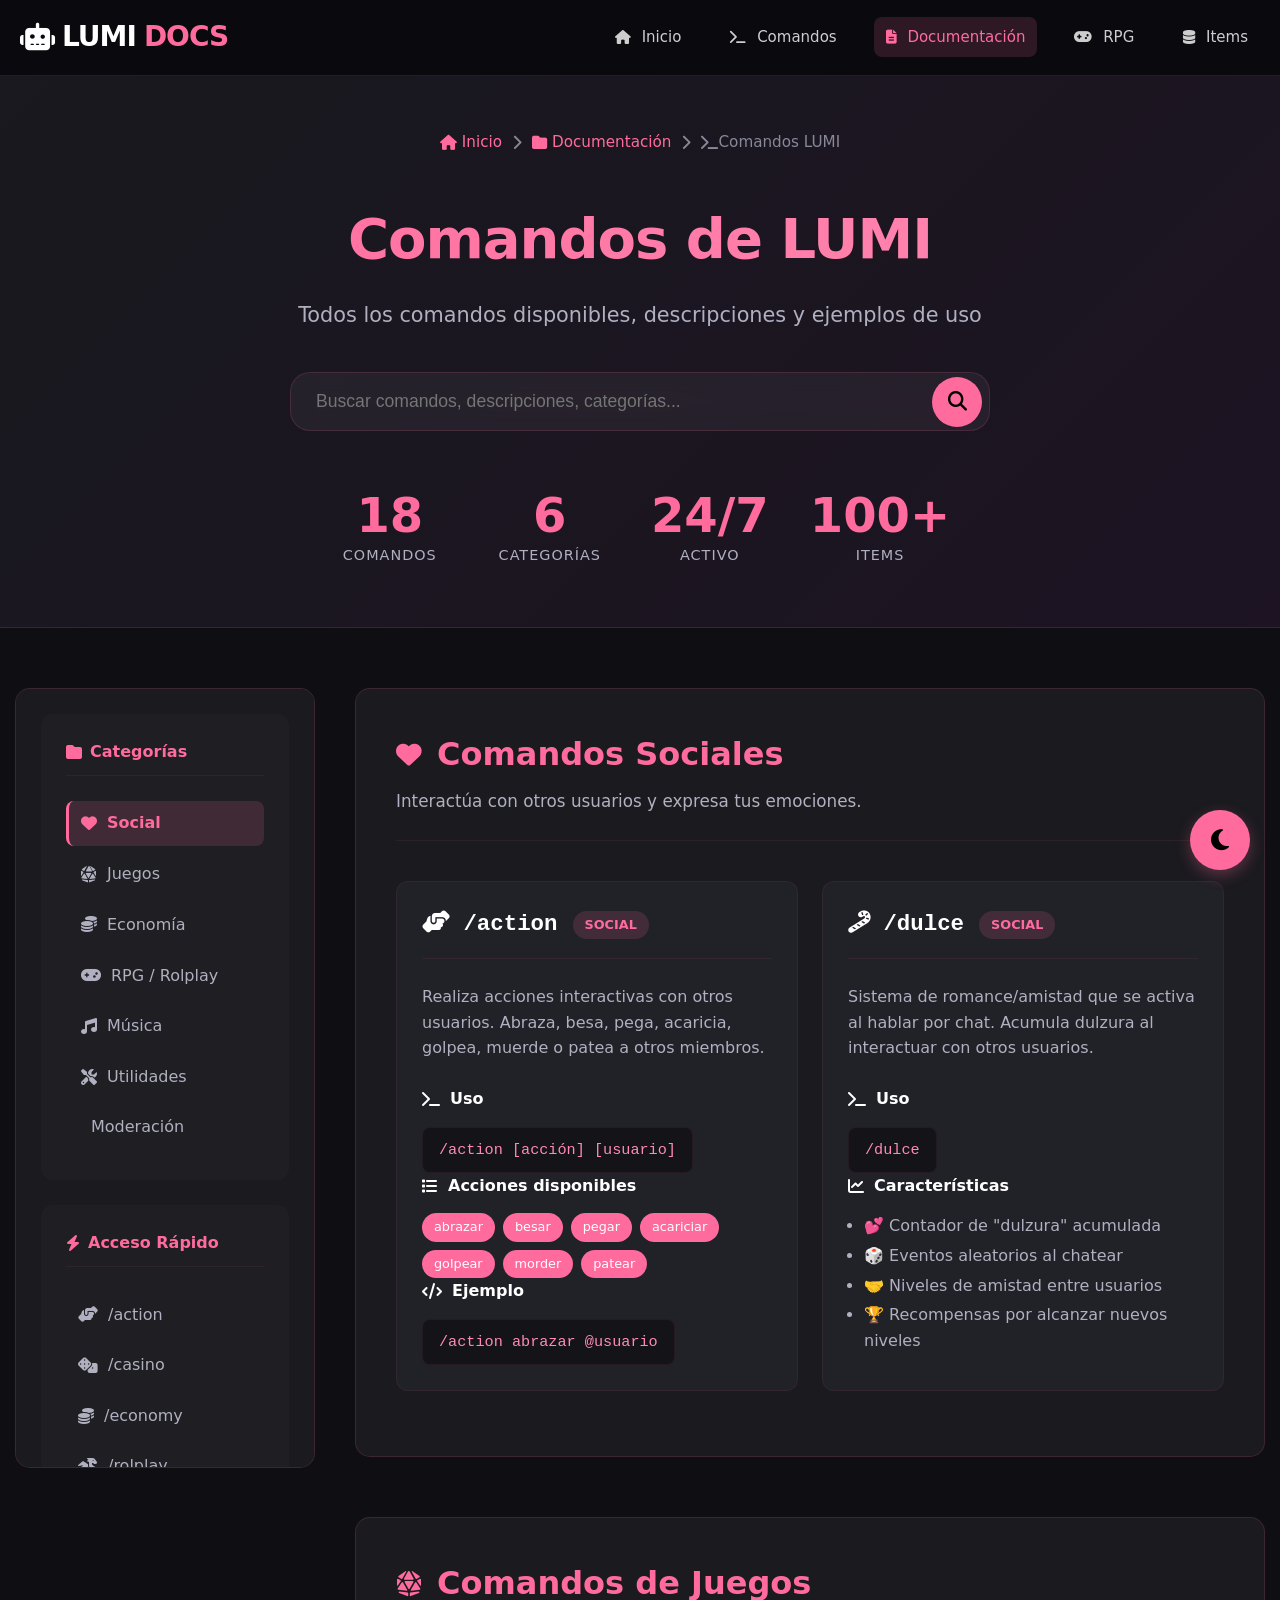
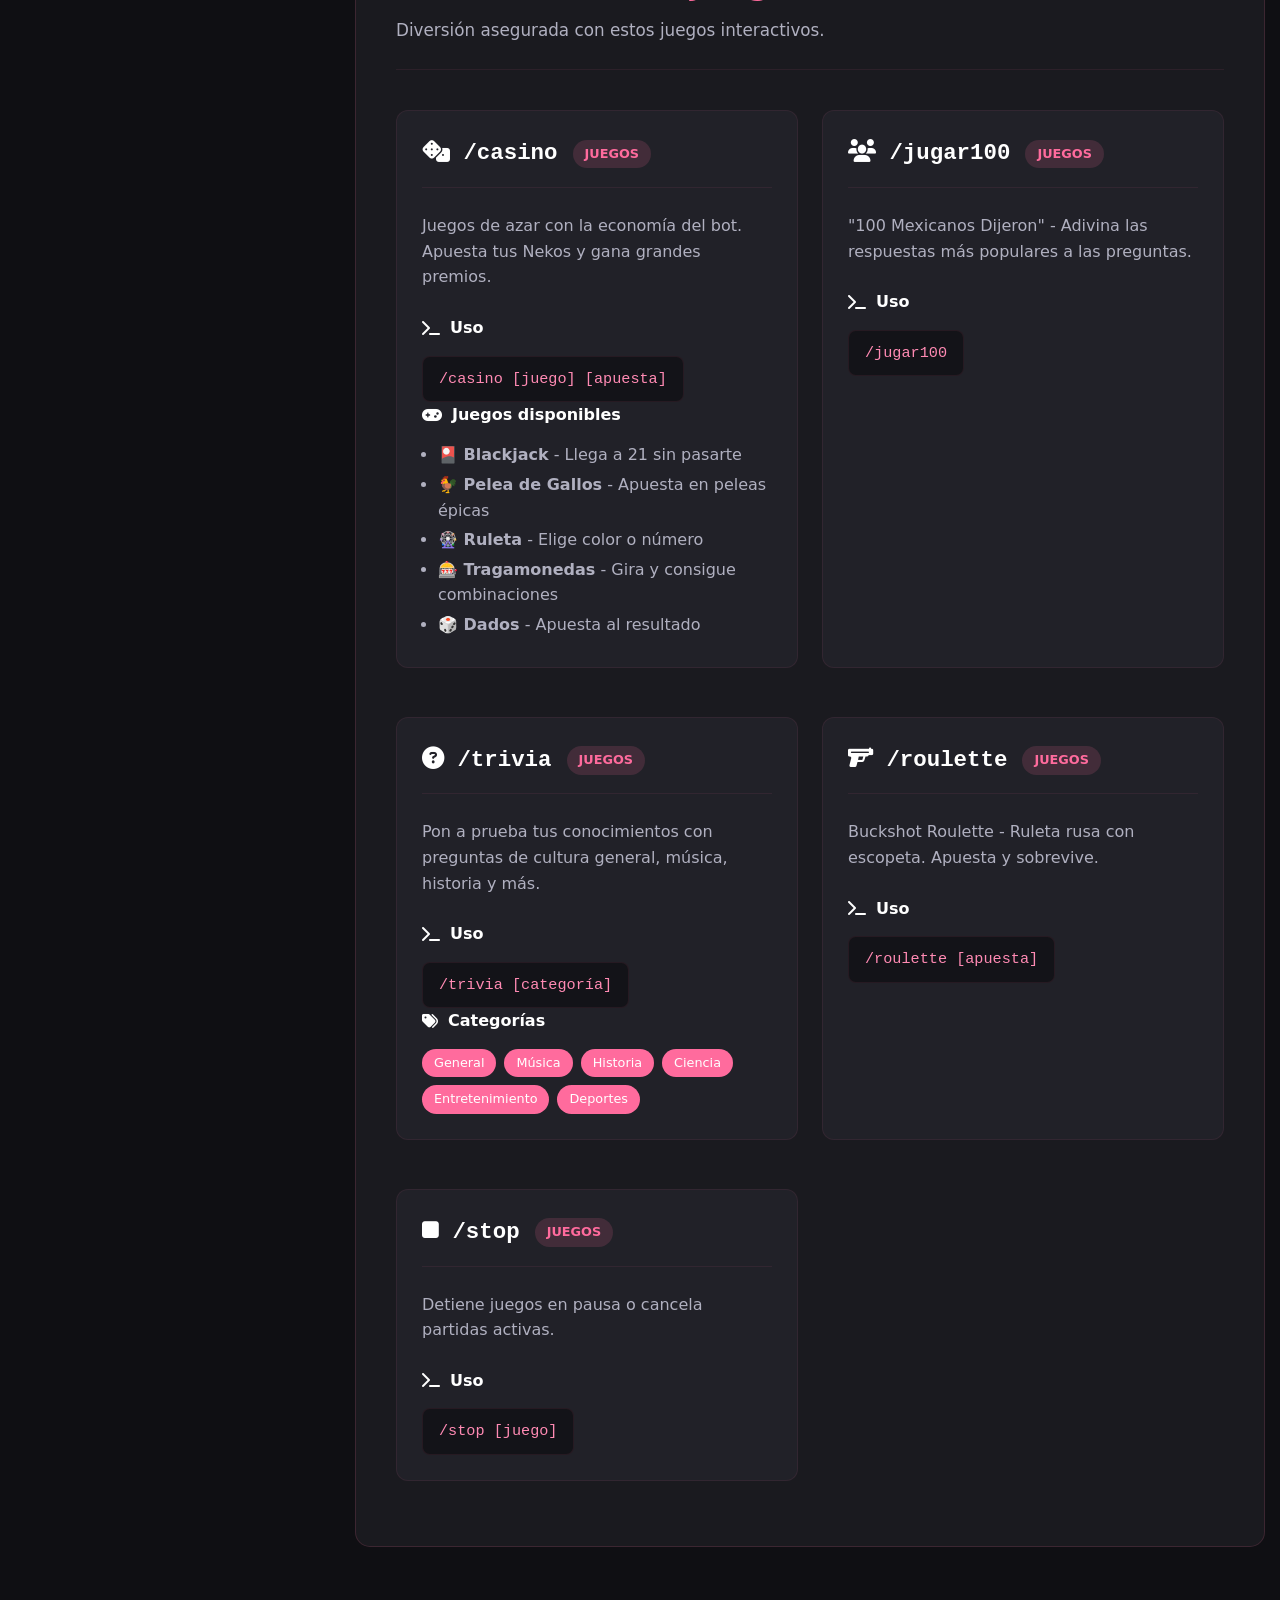
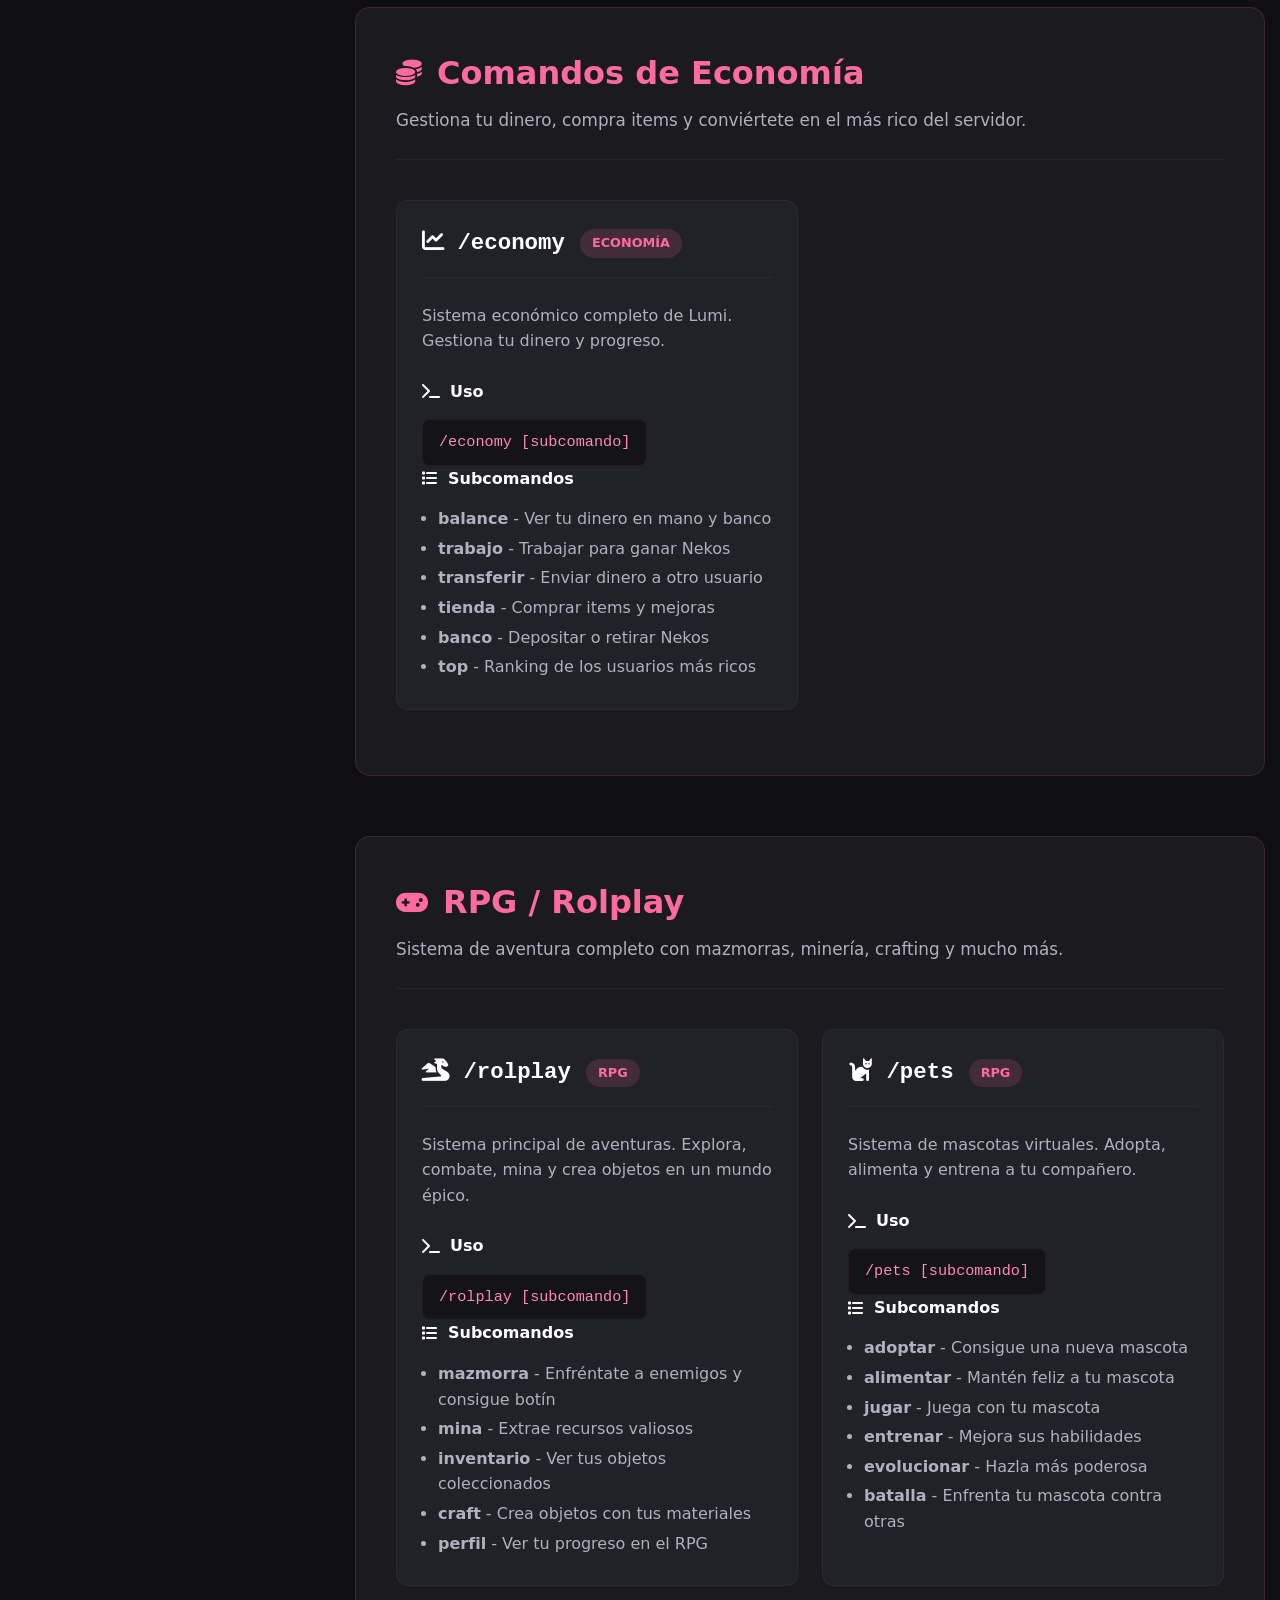
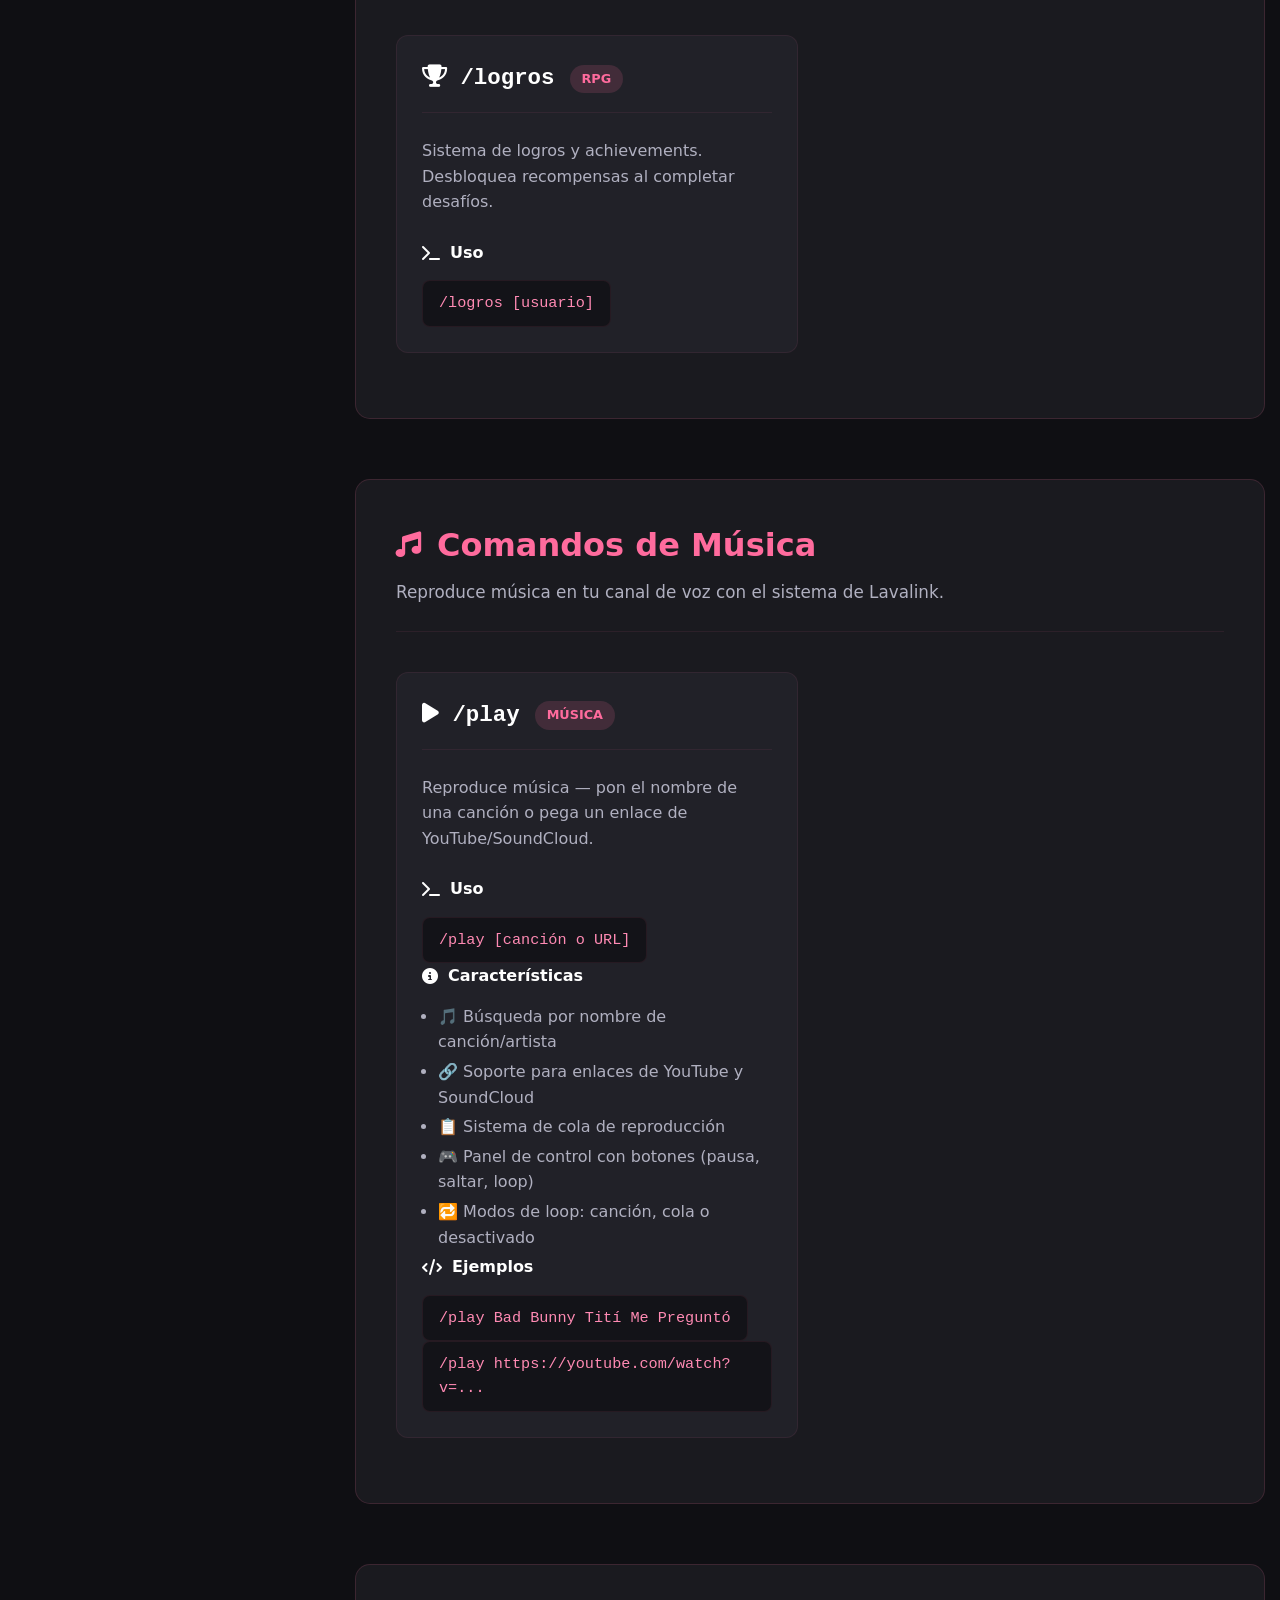
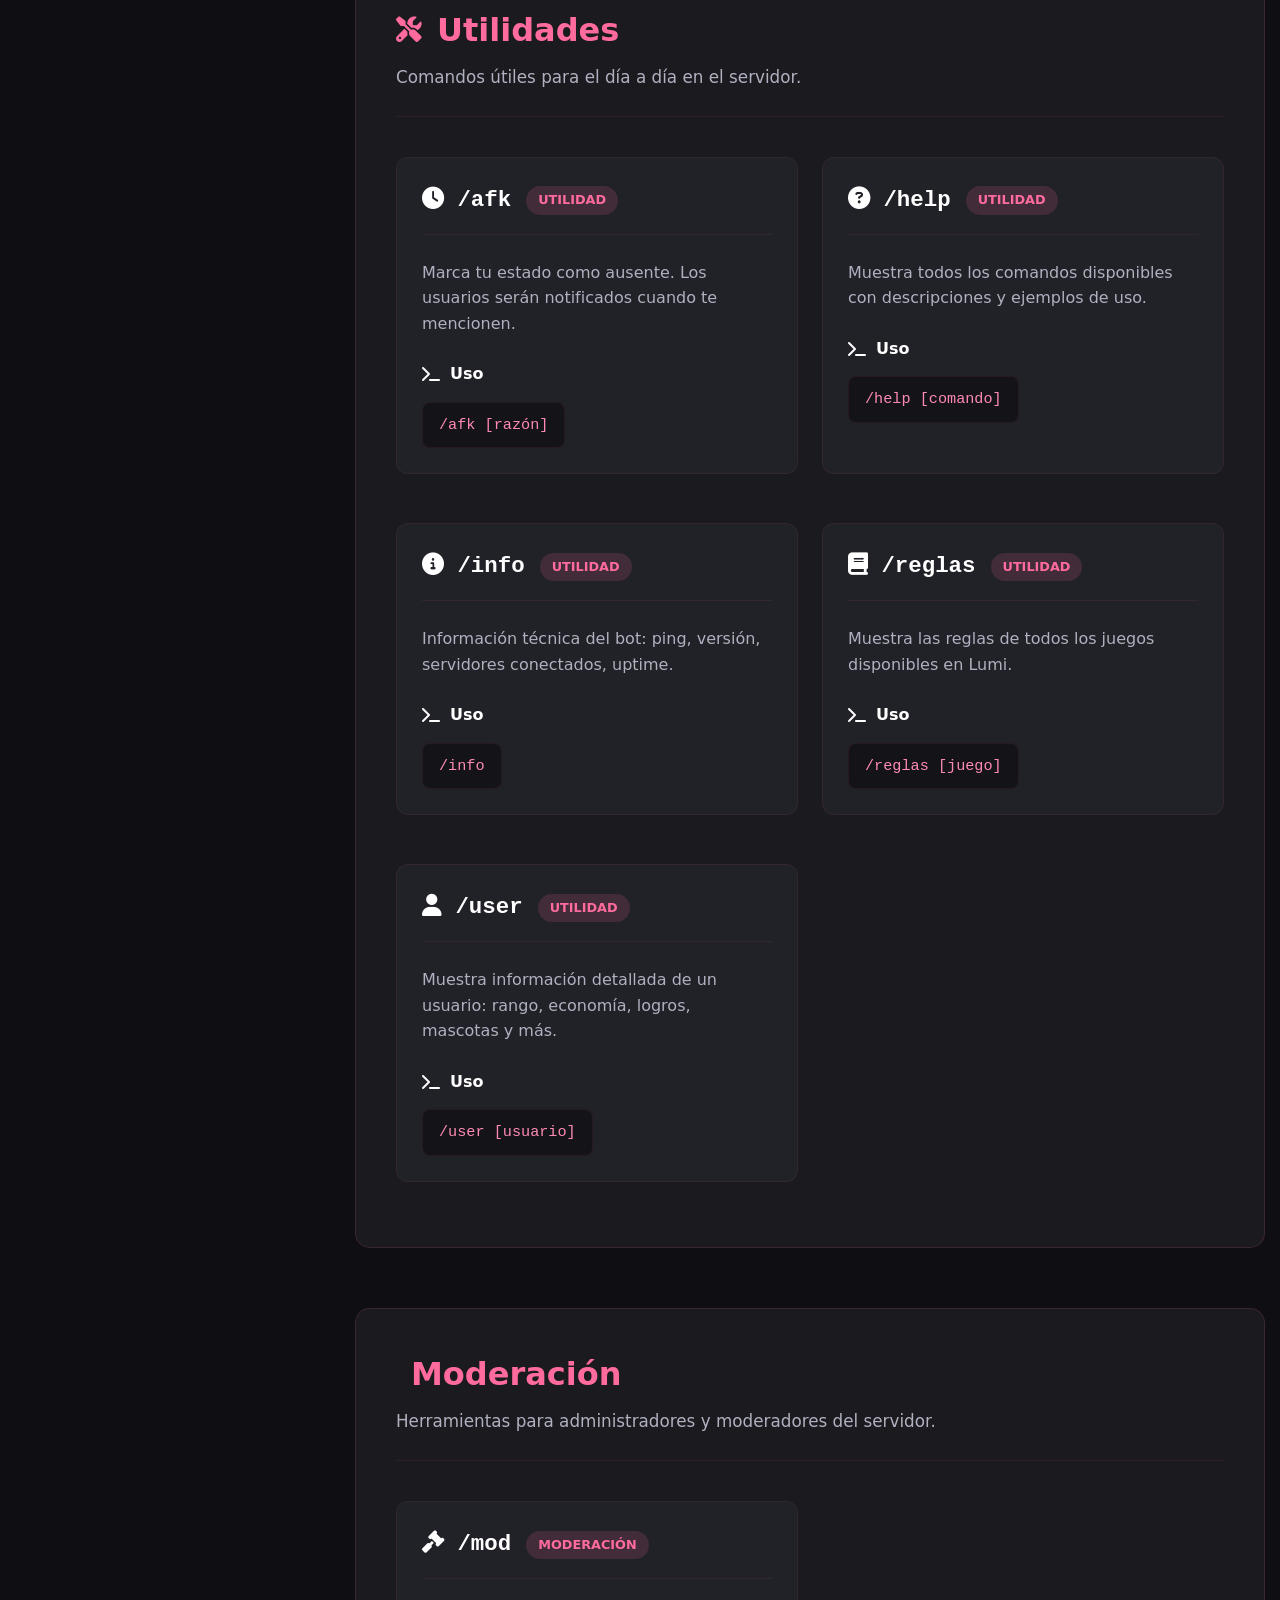
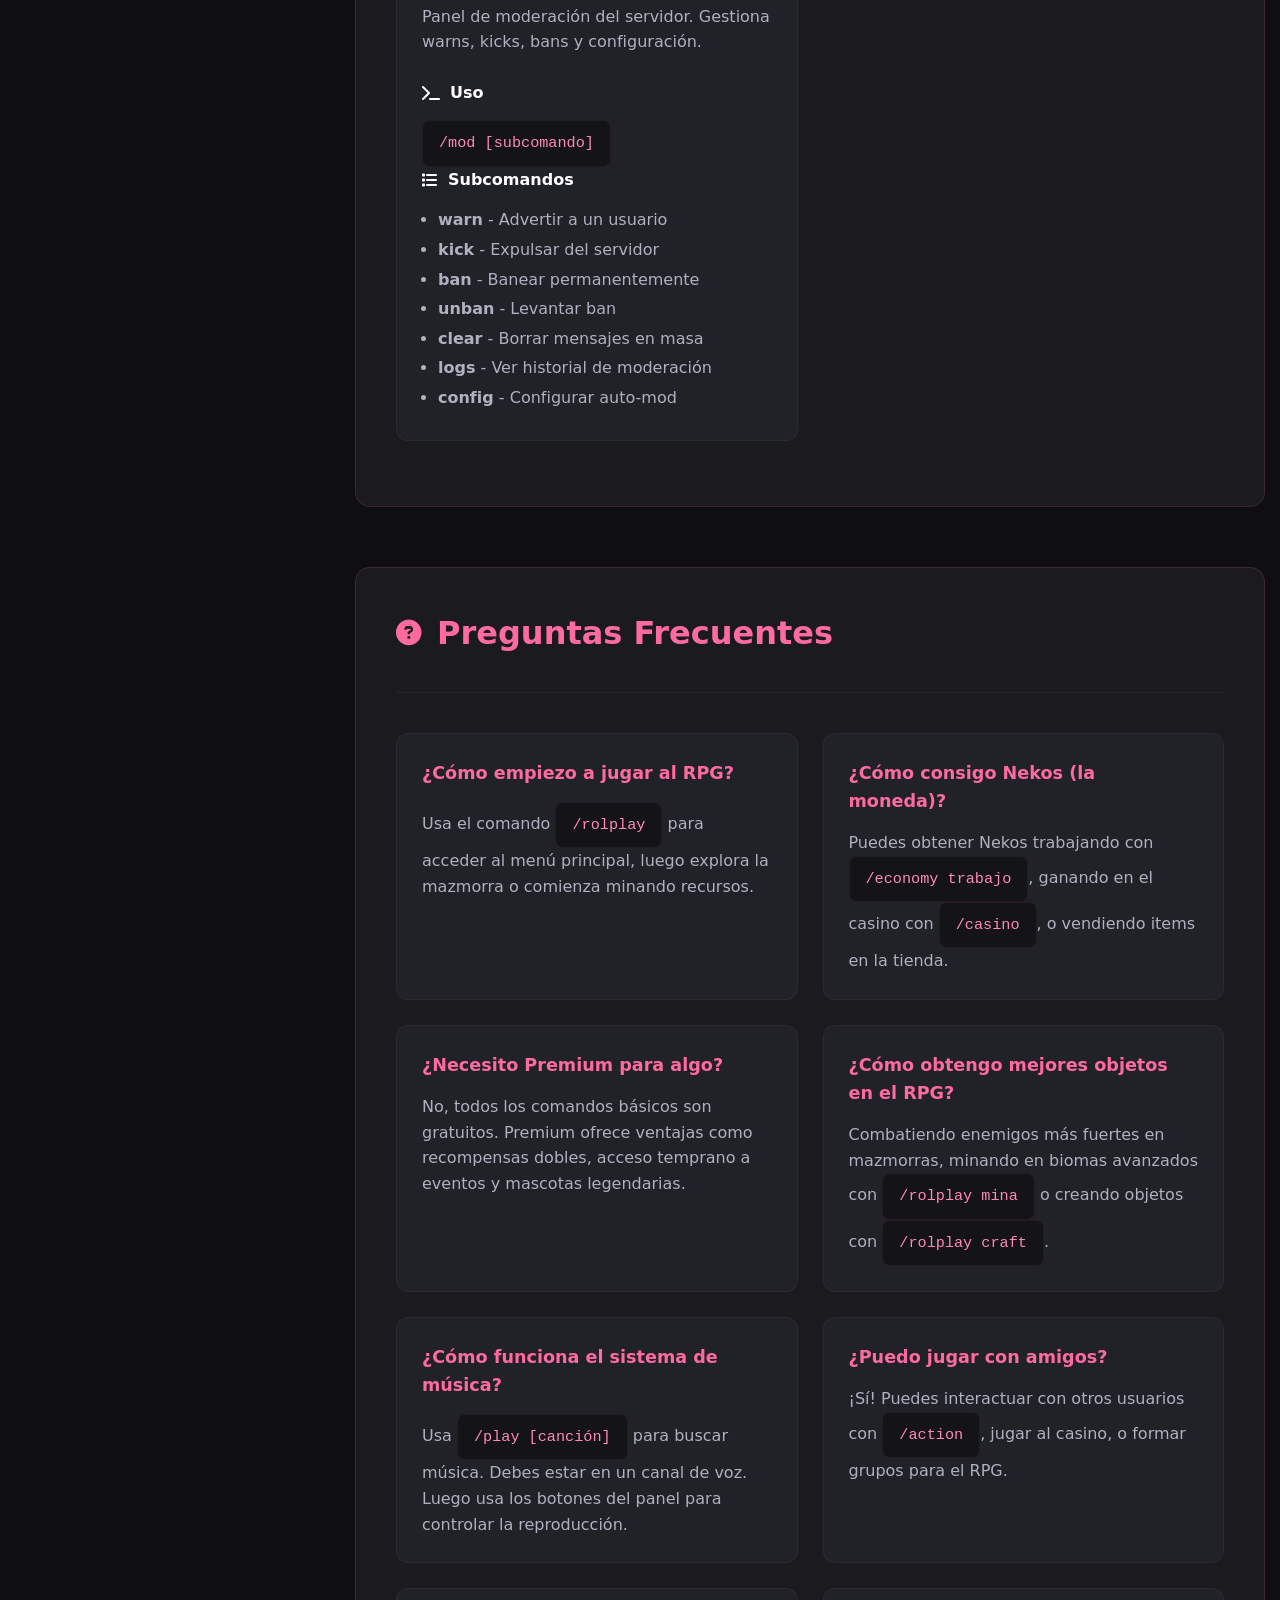
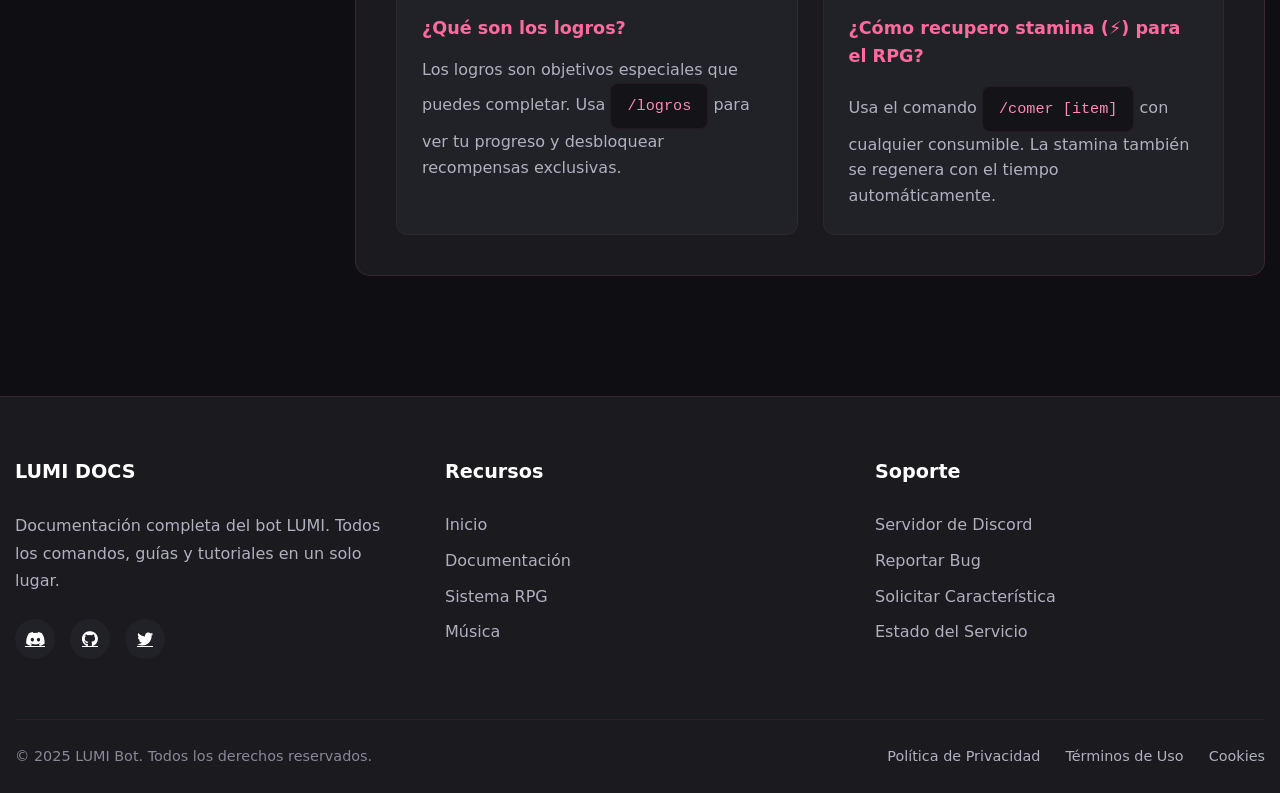
==== commit 848319d2: "Página web Lumi Bot" ====
--- a/documentation.html
+++ b/documentation.html
@@ -3,7 +3,7 @@
 <head>
     <meta charset="UTF-8">
     <meta name="viewport" content="width=device-width, initial-scale=1.0">
-    <title>LUMI - Documentación RPG</title>
+    <title>LUMI - Documentación de Comandos</title>
     
     <!-- CSS -->
     <link rel="stylesheet" href="docs-style.css">
@@ -43,36 +43,36 @@
                 <span><i class="fas fa-chevron-right"></i></span>
                 <a href="documentacion.html"><i class="fas fa-folder"></i> Documentación</a>
                 <span><i class="fas fa-chevron-right"></i></span>
-                <span><i class="fas fa-gamepad"></i> Sistema RPG</span>
+                <span><i class="fas fa-terminal"></i> Comandos LUMI</span>
             </nav>
             
             <!-- Título principal -->
-            <h1>Sistema RPG Completo</h1>
-            <p class="docs-subtitle">Explora, combate, crea y colecciona en una aventura épica</p>
+            <h1>Comandos de LUMI</h1>
+            <p class="docs-subtitle">Todos los comandos disponibles, descripciones y ejemplos de uso</p>
             
             <!-- Barra de búsqueda -->
             <div class="docs-search">
-                <input type="text" placeholder="Buscar comandos, guías, ayuda..." id="searchInput">
+                <input type="text" placeholder="Buscar comandos, descripciones, categorías..." id="searchInput">
                 <button type="button" id="searchButton"><i class="fas fa-search"></i></button>
             </div>
             
             <!-- Estadísticas -->
             <div class="docs-stats">
                 <div class="stat">
-                    <span class="number">150+</span>
+                    <span class="number">18</span>
                     <span class="label">Comandos</span>
                 </div>
                 <div class="stat">
                     <span class="number">6</span>
-                    <span class="label">Biomas</span>
-                </div>
-                <div class="stat">
-                    <span class="number">92</span>
-                    <span class="label">Objetos</span>
+                    <span class="label">Categorías</span>
                 </div>
                 <div class="stat">
                     <span class="number">24/7</span>
-                    <span class="label">Soporte</span>
+                    <span class="label">Activo</span>
+                </div>
+                <div class="stat">
+                    <span class="number">100+</span>
+                    <span class="label">Items</span>
                 </div>
             </div>
         </div>
@@ -85,23 +85,24 @@
             <div class="sidebar-section">
                 <h3><i class="fas fa-folder"></i> Categorías</h3>
                 <ul class="category-list">
-                    <li><a href="#rpg-section" class="active"><i class="fas fa-gamepad"></i> Sistema RPG</a></li>
-                    <li><a href="#items-database"><i class="fas fa-database"></i> Base de Items</a></li>
-                    <li><a href="#economy"><i class="fas fa-coins"></i> Economía</a></li>
-                    <li><a href="#games"><i class="fas fa-dice"></i> Juegos</a></li>
-                    <li><a href="#utilities"><i class="fas fa-tools"></i> Utilidades</a></li>
+                    <li><a href="#social-section" class="active"><i class="fas fa-heart"></i> Social</a></li>
+                    <li><a href="#games-section"><i class="fas fa-dice-d20"></i> Juegos</a></li>
+                    <li><a href="#economy-section"><i class="fas fa-coins"></i> Economía</a></li>
+                    <li><a href="#rpg-section"><i class="fas fa-gamepad"></i> RPG / Rolplay</a></li>
+                    <li><a href="#music-section"><i class="fas fa-music"></i> Música</a></li>
+                    <li><a href="#utilities-section"><i class="fas fa-tools"></i> Utilidades</a></li>
+                    <li><a href="#mod-section"><i class="fas fa-shield-hammer"></i> Moderación</a></li>
                 </ul>
             </div>
             
             <div class="sidebar-section">
-                <h3><i class="fas fa-fire"></i> Acceso Rápido</h3>
-                <a href="#biomes" class="quick-link"><i class="fas fa-globe-americas"></i> Biomas</a>
-                <a href="#combat-section" class="quick-link"><i class="fas fa-fist-raised"></i> Combate</a>
-                <a href="#mining" class="quick-link"><i class="fas fa-hammer"></i> Minería</a>
-                <a href="#crafting" class="quick-link"><i class="fas fa-tools"></i> Crafteo</a>
-                <a href="#consumibles" class="quick-link"><i class="fas fa-utensils"></i> Consumibles</a>
-                <a href="#materiales" class="quick-link"><i class="fas fa-gem"></i> Materiales</a>
-                <a href="#equipamiento" class="quick-link"><i class="fas fa-shield-alt"></i> Equipamiento</a>
+                <h3><i class="fas fa-bolt"></i> Acceso Rápido</h3>
+                <a href="#action" class="quick-link"><i class="fas fa-hands-helping"></i> /action</a>
+                <a href="#casino" class="quick-link"><i class="fas fa-dice"></i> /casino</a>
+                <a href="#economy" class="quick-link"><i class="fas fa-coins"></i> /economy</a>
+                <a href="#rolplay" class="quick-link"><i class="fas fa-dragon"></i> /rolplay</a>
+                <a href="#play" class="quick-link"><i class="fas fa-play"></i> /play</a>
+                <a href="#pets" class="quick-link"><i class="fas fa-cat"></i> /pets</a>
             </div>
             
             <div class="sidebar-section">
@@ -113,249 +114,441 @@
 
         <!-- CONTENIDO DE DOCUMENTACIÓN -->
         <div class="docs-content">
-            <!-- ==================== SECCIÓN RPG PRINCIPAL ==================== -->
+            <!-- ==================== SECCIÓN SOCIAL ==================== -->
+            <section id="social-section" class="docs-section">
+                <div class="section-header">
+                    <h2><i class="fas fa-heart section-icon"></i> Comandos Sociales</h2>
+                    <p class="section-desc">Interactúa con otros usuarios y expresa tus emociones.</p>
+                </div>
+                
+                <div class="command-grid">
+                    <!-- ACTION -->
+                    <div class="command-card" id="action">
+                        <div class="command-header">
+                            <h3><i class="fas fa-hands-helping"></i> /action</h3>
+                            <span class="command-category">Social</span>
+                        </div>
+                        <p class="command-desc">Realiza acciones interactivas con otros usuarios. Abraza, besa, pega, acaricia, golpea, muerde o patea a otros miembros.</p>
+                        
+                        <div class="command-usage">
+                            <h4><i class="fas fa-terminal"></i> Uso</h4>
+                            <code class="copy-code">/action [acción] [usuario]</code>
+                        </div>
+                        
+                        <div class="command-params">
+                            <h4><i class="fas fa-list"></i> Acciones disponibles</h4>
+                            <div class="tags-list">
+                                <span class="tag">abrazar</span>
+                                <span class="tag">besar</span>
+                                <span class="tag">pegar</span>
+                                <span class="tag">acariciar</span>
+                                <span class="tag">golpear</span>
+                                <span class="tag">morder</span>
+                                <span class="tag">patear</span>
+                            </div>
+                        </div>
+                        
+                        <div class="command-example">
+                            <h4><i class="fas fa-code"></i> Ejemplo</h4>
+                            <code class="copy-code">/action abrazar @usuario</code>
+                        </div>
+                    </div>
+
+                    <!-- DULCE -->
+                    <div class="command-card">
+                        <div class="command-header">
+                            <h3><i class="fas fa-candy-cane"></i> /dulce</h3>
+                            <span class="command-category">Social</span>
+                        </div>
+                        <p class="command-desc">Sistema de romance/amistad que se activa al hablar por chat. Acumula dulzura al interactuar con otros usuarios.</p>
+                        
+                        <div class="command-usage">
+                            <h4><i class="fas fa-terminal"></i> Uso</h4>
+                            <code class="copy-code">/dulce</code>
+                        </div>
+                        
+                        <div class="command-params">
+                            <h4><i class="fas fa-chart-line"></i> Características</h4>
+                            <ul class="feature-list">
+                                <li>💕 Contador de "dulzura" acumulada</li>
+                                <li>🎲 Eventos aleatorios al chatear</li>
+                                <li>🤝 Niveles de amistad entre usuarios</li>
+                                <li>🏆 Recompensas por alcanzar nuevos niveles</li>
+                            </ul>
+                        </div>
+                    </div>
+                </div>
+            </section>
+
+            <!-- ==================== SECCIÓN JUEGOS ==================== -->
+            <section id="games-section" class="docs-section">
+                <div class="section-header">
+                    <h2><i class="fas fa-dice-d20 section-icon"></i> Comandos de Juegos</h2>
+                    <p class="section-desc">Diversión asegurada con estos juegos interactivos.</p>
+                </div>
+                
+                <div class="command-grid">
+                    <!-- CASINO -->
+                    <div class="command-card" id="casino">
+                        <div class="command-header">
+                            <h3><i class="fas fa-dice"></i> /casino</h3>
+                            <span class="command-category">Juegos</span>
+                        </div>
+                        <p class="command-desc">Juegos de azar con la economía del bot. Apuesta tus Nekos y gana grandes premios.</p>
+                        
+                        <div class="command-usage">
+                            <h4><i class="fas fa-terminal"></i> Uso</h4>
+                            <code class="copy-code">/casino [juego] [apuesta]</code>
+                        </div>
+                        
+                        <div class="command-params">
+                            <h4><i class="fas fa-gamepad"></i> Juegos disponibles</h4>
+                            <ul class="games-list">
+                                <li><strong>🎴 Blackjack</strong> - Llega a 21 sin pasarte</li>
+                                <li><strong>🐓 Pelea de Gallos</strong> - Apuesta en peleas épicas</li>
+                                <li><strong>🎡 Ruleta</strong> - Elige color o número</li>
+                                <li><strong>🎰 Tragamonedas</strong> - Gira y consigue combinaciones</li>
+                                <li><strong>🎲 Dados</strong> - Apuesta al resultado</li>
+                            </ul>
+                        </div>
+                    </div>
+
+                    <!-- JUGAR100 -->
+                    <div class="command-card">
+                        <div class="command-header">
+                            <h3><i class="fas fa-users"></i> /jugar100</h3>
+                            <span class="command-category">Juegos</span>
+                        </div>
+                        <p class="command-desc">"100 Mexicanos Dijeron" - Adivina las respuestas más populares a las preguntas.</p>
+                        
+                        <div class="command-usage">
+                            <h4><i class="fas fa-terminal"></i> Uso</h4>
+                            <code class="copy-code">/jugar100</code>
+                        </div>
+                    </div>
+
+                    <!-- TRIVIA -->
+                    <div class="command-card">
+                        <div class="command-header">
+                            <h3><i class="fas fa-question-circle"></i> /trivia</h3>
+                            <span class="command-category">Juegos</span>
+                        </div>
+                        <p class="command-desc">Pon a prueba tus conocimientos con preguntas de cultura general, música, historia y más.</p>
+                        
+                        <div class="command-usage">
+                            <h4><i class="fas fa-terminal"></i> Uso</h4>
+                            <code class="copy-code">/trivia [categoría]</code>
+                        </div>
+                        
+                        <div class="command-params">
+                            <h4><i class="fas fa-tags"></i> Categorías</h4>
+                            <div class="tags-list">
+                                <span class="tag">General</span>
+                                <span class="tag">Música</span>
+                                <span class="tag">Historia</span>
+                                <span class="tag">Ciencia</span>
+                                <span class="tag">Entretenimiento</span>
+                                <span class="tag">Deportes</span>
+                            </div>
+                        </div>
+                    </div>
+
+                    <!-- ROULETTE -->
+                    <div class="command-card">
+                        <div class="command-header">
+                            <h3><i class="fas fa-gun"></i> /roulette</h3>
+                            <span class="command-category">Juegos</span>
+                        </div>
+                        <p class="command-desc">Buckshot Roulette - Ruleta rusa con escopeta. Apuesta y sobrevive.</p>
+                        
+                        <div class="command-usage">
+                            <h4><i class="fas fa-terminal"></i> Uso</h4>
+                            <code class="copy-code">/roulette [apuesta]</code>
+                        </div>
+                    </div>
+
+                    <!-- STOP -->
+                    <div class="command-card">
+                        <div class="command-header">
+                            <h3><i class="fas fa-stop"></i> /stop</h3>
+                            <span class="command-category">Juegos</span>
+                        </div>
+                        <p class="command-desc">Detiene juegos en pausa o cancela partidas activas.</p>
+                        
+                        <div class="command-usage">
+                            <h4><i class="fas fa-terminal"></i> Uso</h4>
+                            <code class="copy-code">/stop [juego]</code>
+                        </div>
+                    </div>
+                </div>
+            </section>
+
+            <!-- ==================== SECCIÓN ECONOMÍA ==================== -->
+            <section id="economy-section" class="docs-section">
+                <div class="section-header">
+                    <h2><i class="fas fa-coins section-icon"></i> Comandos de Economía</h2>
+                    <p class="section-desc">Gestiona tu dinero, compra items y conviértete en el más rico del servidor.</p>
+                </div>
+                
+                <div class="command-grid">
+                    <!-- ECONOMY -->
+                    <div class="command-card" id="economy">
+                        <div class="command-header">
+                            <h3><i class="fas fa-chart-line"></i> /economy</h3>
+                            <span class="command-category">Economía</span>
+                        </div>
+                        <p class="command-desc">Sistema económico completo de Lumi. Gestiona tu dinero y progreso.</p>
+                        
+                        <div class="command-usage">
+                            <h4><i class="fas fa-terminal"></i> Uso</h4>
+                            <code class="copy-code">/economy [subcomando]</code>
+                        </div>
+                        
+                        <div class="command-params">
+                            <h4><i class="fas fa-list"></i> Subcomandos</h4>
+                            <ul class="feature-list">
+                                <li><strong>balance</strong> - Ver tu dinero en mano y banco</li>
+                                <li><strong>trabajo</strong> - Trabajar para ganar Nekos</li>
+                                <li><strong>transferir</strong> - Enviar dinero a otro usuario</li>
+                                <li><strong>tienda</strong> - Comprar items y mejoras</li>
+                                <li><strong>banco</strong> - Depositar o retirar Nekos</li>
+                                <li><strong>top</strong> - Ranking de los usuarios más ricos</li>
+                            </ul>
+                        </div>
+                    </div>
+                </div>
+            </section>
+
+            <!-- ==================== SECCIÓN RPG / ROLPLAY ==================== -->
             <section id="rpg-section" class="docs-section">
                 <div class="section-header">
-                    <h2><i class="fas fa-gamepad section-icon"></i> Sistema RPG</h2>
-                    <p class="section-desc">Menú principal del sistema de aventuras. Desde aquí accedes a todas las funciones RPG.</p>
-                </div>
-                
-                <!-- COMANDO PRINCIPAL -->
-                <div class="command-card">
-                    <div class="command-header">
-                        <h3>/rpg</h3>
-                        <span class="command-category">RPG</span>
-                        <span class="premium-badge">PREMIUM</span>
-                    </div>
-                    
-                    <p class="command-desc">Sistema principal de aventuras RPG. Explora, combate, mina y crea objetos en un mundo épico.</p>
-                    
-                    <div class="command-usage">
-                        <h4><i class="fas fa-terminal"></i> Uso</h4>
-                        <code class="copy-code">/rpg</code>
-                    </div>
-                    
-                    <div class="command-params">
-                        <h4><i class="fas fa-code-branch"></i> Subcomandos Principales</h4>
-                        <div class="rpg-subcommands">
-                            <strong>• /rpg travel [bioma]</strong> - Viajar entre biomas<br>
-                            <strong>• /rpg combat [enemigo]</strong> - Iniciar combate<br>
-                            <strong>• /rpg mine</strong> - Minar recursos<br>
-                            <strong>• /rpg craft [objeto]</strong> - Crear objetos<br>
-                            <strong>• /economy</strong> - Sistema económico
-                        </div>
-                    </div>
-                    
-                    <div class="command-example">
-                        <h4><i class="fas fa-code"></i> Ejemplo</h4>
-                        <code class="copy-code">/rpg travel bosque</code>
+                    <h2><i class="fas fa-gamepad section-icon"></i> RPG / Rolplay</h2>
+                    <p class="section-desc">Sistema de aventura completo con mazmorras, minería, crafting y mucho más.</p>
+                </div>
+                
+                <div class="command-grid">
+                    <!-- ROLPLAY -->
+                    <div class="command-card" id="rolplay">
+                        <div class="command-header">
+                            <h3><i class="fas fa-dragon"></i> /rolplay</h3>
+                            <span class="command-category">RPG</span>
+                        </div>
+                        <p class="command-desc">Sistema principal de aventuras. Explora, combate, mina y crea objetos en un mundo épico.</p>
+                        
+                        <div class="command-usage">
+                            <h4><i class="fas fa-terminal"></i> Uso</h4>
+                            <code class="copy-code">/rolplay [subcomando]</code>
+                        </div>
+                        
+                        <div class="command-params">
+                            <h4><i class="fas fa-list"></i> Subcomandos</h4>
+                            <ul class="feature-list">
+                                <li><strong>mazmorra</strong> - Enfréntate a enemigos y consigue botín</li>
+                                <li><strong>mina</strong> - Extrae recursos valiosos</li>
+                                <li><strong>inventario</strong> - Ver tus objetos coleccionados</li>
+                                <li><strong>craft</strong> - Crea objetos con tus materiales</li>
+                                <li><strong>perfil</strong> - Ver tu progreso en el RPG</li>
+                            </ul>
+                        </div>
+                    </div>
+
+                    <!-- PETS -->
+                    <div class="command-card" id="pets">
+                        <div class="command-header">
+                            <h3><i class="fas fa-cat"></i> /pets</h3>
+                            <span class="command-category">RPG</span>
+                        </div>
+                        <p class="command-desc">Sistema de mascotas virtuales. Adopta, alimenta y entrena a tu compañero.</p>
+                        
+                        <div class="command-usage">
+                            <h4><i class="fas fa-terminal"></i> Uso</h4>
+                            <code class="copy-code">/pets [subcomando]</code>
+                        </div>
+                        
+                        <div class="command-params">
+                            <h4><i class="fas fa-list"></i> Subcomandos</h4>
+                            <ul class="feature-list">
+                                <li><strong>adoptar</strong> - Consigue una nueva mascota</li>
+                                <li><strong>alimentar</strong> - Mantén feliz a tu mascota</li>
+                                <li><strong>jugar</strong> - Juega con tu mascota</li>
+                                <li><strong>entrenar</strong> - Mejora sus habilidades</li>
+                                <li><strong>evolucionar</strong> - Hazla más poderosa</li>
+                                <li><strong>batalla</strong> - Enfrenta tu mascota contra otras</li>
+                            </ul>
+                        </div>
+                    </div>
+
+                    <!-- LOGROS -->
+                    <div class="command-card">
+                        <div class="command-header">
+                            <h3><i class="fas fa-trophy"></i> /logros</h3>
+                            <span class="command-category">RPG</span>
+                        </div>
+                        <p class="command-desc">Sistema de logros y achievements. Desbloquea recompensas al completar desafíos.</p>
+                        
+                        <div class="command-usage">
+                            <h4><i class="fas fa-terminal"></i> Uso</h4>
+                            <code class="copy-code">/logros [usuario]</code>
+                        </div>
                     </div>
                 </div>
             </section>
 
-            <!-- ==================== SUBCOMANDOS DETALLADOS ==================== -->
-            <section id="subcommands" class="docs-section">
+            <!-- ==================== SECCIÓN MÚSICA ==================== -->
+            <section id="music-section" class="docs-section">
                 <div class="section-header">
-                    <h2><i class="fas fa-list section-icon"></i> Subcomandos del Sistema</h2>
+                    <h2><i class="fas fa-music section-icon"></i> Comandos de Música</h2>
+                    <p class="section-desc">Reproduce música en tu canal de voz con el sistema de Lavalink.</p>
                 </div>
                 
                 <div class="command-grid">
-                    <!-- TRAVEL -->
-                    <div class="command-card">
-                        <div class="command-header">
-                            <h3>/rpg travel</h3>
-                            <span class="command-category">Viaje</span>
-                        </div>
-                        <p class="command-desc">Viaja entre diferentes biomas para explorar y encontrar recursos únicos.</p>
-                        
-                        <div class="command-usage">
-                            <h4><i class="fas fa-terminal"></i> Uso</h4>
-                            <code class="copy-code">/rpg travel [bioma]</code>
-                        </div>
-                        
-                        <div class="command-params">
-                            <h4><i class="fas fa-map-marked-alt"></i> Biomas disponibles</h4>
-                            <ul class="rpg-list">
-                                <li>🏝️ Isla Inicial - Recursos básicos</li>
-                                <li>🌲 Bosque - Madera y cristales verdes</li>
-                                <li>🏜️ Desierto - Recursos exóticos</li>
-                                <li>🌋 Volcán - Materiales legendarios</li>
-                                <li>❄️ Reino Glacial - Cristales de hielo</li>
-                                <li>☁️ Reino Celestial - Materiales divinos</li>
+                    <!-- PLAY -->
+                    <div class="command-card" id="play">
+                        <div class="command-header">
+                            <h3><i class="fas fa-play"></i> /play</h3>
+                            <span class="command-category">Música</span>
+                        </div>
+                        <p class="command-desc">Reproduce música — pon el nombre de una canción o pega un enlace de YouTube/SoundCloud.</p>
+                        
+                        <div class="command-usage">
+                            <h4><i class="fas fa-terminal"></i> Uso</h4>
+                            <code class="copy-code">/play [canción o URL]</code>
+                        </div>
+                        
+                        <div class="command-params">
+                            <h4><i class="fas fa-info-circle"></i> Características</h4>
+                            <ul class="feature-list">
+                                <li>🎵 Búsqueda por nombre de canción/artista</li>
+                                <li>🔗 Soporte para enlaces de YouTube y SoundCloud</li>
+                                <li>📋 Sistema de cola de reproducción</li>
+                                <li>🎮 Panel de control con botones (pausa, saltar, loop)</li>
+                                <li>🔁 Modos de loop: canción, cola o desactivado</li>
                             </ul>
                         </div>
-                    </div>
-                    
-                    <!-- COMBAT -->
-                    <div class="command-card">
-                        <div class="command-header">
-                            <h3>/rpg combat</h3>
-                            <span class="command-category">Combate</span>
-                        </div>
-                        <p class="command-desc">Inicia un combate contra enemigos. Gana experiencia, oro y objetos raros.</p>
-                        
-                        <div class="command-usage">
-                            <h4><i class="fas fa-terminal"></i> Uso</h4>
-                            <code class="copy-code">/rpg combat [enemigo]</code>
-                        </div>
-                        
-                        <div class="command-params">
-                            <h4><i class="fas fa-skull-crossbones"></i> Enemigos por nivel</h4>
-                            <ul class="rpg-list">
-                                <li>🧟 Zombie - Nivel 1-5</li>
-                                <li>🧙‍♂️ Mago - Nivel 6-10</li>
-                                <li>🐉 Dragón - Nivel 11-15</li>
-                                <li>👑 Rey Demonio - Nivel 16+</li>
+                        
+                        <div class="command-example">
+                            <h4><i class="fas fa-code"></i> Ejemplos</h4>
+                            <code class="copy-code">/play Bad Bunny Tití Me Preguntó</code><br>
+                            <code class="copy-code">/play https://youtube.com/watch?v=... </code>
+                        </div>
+                    </div>
+                </div>
+            </section>
+
+            <!-- ==================== SECCIÓN UTILIDADES ==================== -->
+            <section id="utilities-section" class="docs-section">
+                <div class="section-header">
+                    <h2><i class="fas fa-tools section-icon"></i> Utilidades</h2>
+                    <p class="section-desc">Comandos útiles para el día a día en el servidor.</p>
+                </div>
+                
+                <div class="command-grid">
+                    <!-- AFK -->
+                    <div class="command-card">
+                        <div class="command-header">
+                            <h3><i class="fas fa-clock"></i> /afk</h3>
+                            <span class="command-category">Utilidad</span>
+                        </div>
+                        <p class="command-desc">Marca tu estado como ausente. Los usuarios serán notificados cuando te mencionen.</p>
+                        
+                        <div class="command-usage">
+                            <h4><i class="fas fa-terminal"></i> Uso</h4>
+                            <code class="copy-code">/afk [razón]</code>
+                        </div>
+                    </div>
+
+                    <!-- HELP -->
+                    <div class="command-card">
+                        <div class="command-header">
+                            <h3><i class="fas fa-question-circle"></i> /help</h3>
+                            <span class="command-category">Utilidad</span>
+                        </div>
+                        <p class="command-desc">Muestra todos los comandos disponibles con descripciones y ejemplos de uso.</p>
+                        
+                        <div class="command-usage">
+                            <h4><i class="fas fa-terminal"></i> Uso</h4>
+                            <code class="copy-code">/help [comando]</code>
+                        </div>
+                    </div>
+
+                    <!-- INFO -->
+                    <div class="command-card">
+                        <div class="command-header">
+                            <h3><i class="fas fa-info-circle"></i> /info</h3>
+                            <span class="command-category">Utilidad</span>
+                        </div>
+                        <p class="command-desc">Información técnica del bot: ping, versión, servidores conectados, uptime.</p>
+                        
+                        <div class="command-usage">
+                            <h4><i class="fas fa-terminal"></i> Uso</h4>
+                            <code class="copy-code">/info</code>
+                        </div>
+                    </div>
+
+                    <!-- REGLAS -->
+                    <div class="command-card">
+                        <div class="command-header">
+                            <h3><i class="fas fa-book"></i> /reglas</h3>
+                            <span class="command-category">Utilidad</span>
+                        </div>
+                        <p class="command-desc">Muestra las reglas de todos los juegos disponibles en Lumi.</p>
+                        
+                        <div class="command-usage">
+                            <h4><i class="fas fa-terminal"></i> Uso</h4>
+                            <code class="copy-code">/reglas [juego]</code>
+                        </div>
+                    </div>
+
+                    <!-- USER -->
+                    <div class="command-card">
+                        <div class="command-header">
+                            <h3><i class="fas fa-user"></i> /user</h3>
+                            <span class="command-category">Utilidad</span>
+                        </div>
+                        <p class="command-desc">Muestra información detallada de un usuario: rango, economía, logros, mascotas y más.</p>
+                        
+                        <div class="command-usage">
+                            <h4><i class="fas fa-terminal"></i> Uso</h4>
+                            <code class="copy-code">/user [usuario]</code>
+                        </div>
+                    </div>
+                </div>
+            </section>
+
+            <!-- ==================== SECCIÓN MODERACIÓN ==================== -->
+            <section id="mod-section" class="docs-section">
+                <div class="section-header">
+                    <h2><i class="fas fa-shield-hammer section-icon"></i> Moderación</h2>
+                    <p class="section-desc">Herramientas para administradores y moderadores del servidor.</p>
+                </div>
+                
+                <div class="command-grid">
+                    <!-- MOD -->
+                    <div class="command-card">
+                        <div class="command-header">
+                            <h3><i class="fas fa-gavel"></i> /mod</h3>
+                            <span class="command-category">Moderación</span>
+                        </div>
+                        <p class="command-desc">Panel de moderación del servidor. Gestiona warns, kicks, bans y configuración.</p>
+                        
+                        <div class="command-usage">
+                            <h4><i class="fas fa-terminal"></i> Uso</h4>
+                            <code class="copy-code">/mod [subcomando]</code>
+                        </div>
+                        
+                        <div class="command-params">
+                            <h4><i class="fas fa-list"></i> Subcomandos</h4>
+                            <ul class="feature-list">
+                                <li><strong>warn</strong> - Advertir a un usuario</li>
+                                <li><strong>kick</strong> - Expulsar del servidor</li>
+                                <li><strong>ban</strong> - Banear permanentemente</li>
+                                <li><strong>unban</strong> - Levantar ban</li>
+                                <li><strong>clear</strong> - Borrar mensajes en masa</li>
+                                <li><strong>logs</strong> - Ver historial de moderación</li>
+                                <li><strong>config</strong> - Configurar auto-mod</li>
                             </ul>
                         </div>
                     </div>
-                    
-                    <!-- MINE -->
-                    <div class="command-card">
-                        <div class="command-header">
-                            <h3>/rpg mine</h3>
-                            <span class="command-category">Minería</span>
-                        </div>
-                        <p class="command-desc">Extrae recursos valiosos de las minas. Encuentra minerales raros y gemas.</p>
-                        
-                        <div class="command-usage">
-                            <h4><i class="fas fa-terminal"></i> Uso</h4>
-                            <code class="copy-code">/rpg mine</code>
-                        </div>
-                        
-                        <div class="command-params">
-                            <h4><i class="fas fa-info-circle"></i> Nota</h4>
-                            <p style="color: var(--text-secondary); margin: 0;">Requiere un pico equipado. Mejores picos = mejores recursos.</p>
-                        </div>
-                    </div>
-
-                    <!-- CRAFT -->
-                    <div class="command-card">
-                        <div class="command-header">
-                            <h3>/rpg craft</h3>
-                            <span class="command-category">Crafteo</span>
-                        </div>
-                        <p class="command-desc">Crea objetos, armas y herramientas usando los materiales que has recolectado.</p>
-                        
-                        <div class="command-usage">
-                            <h4><i class="fas fa-terminal"></i> Uso</h4>
-                            <code class="copy-code">/rpg craft [objeto]</code>
-                        </div>
-                    </div>
-                </div>
-            </section>
-
-            <!-- ==================== BASE DE DATOS DE ITEMS ==================== -->
-            <section id="items-database" class="docs-section">
-                <div class="section-header">
-                    <h2><i class="fas fa-database section-icon"></i> Base de Datos de Items</h2>
-                    <p class="section-desc">Todos los objetos del RPG Lumi organizados por categoría, rareza y bioma.</p>
-                </div>
-
-                <!-- FILTROS -->
-                <div class="items-filters">
-                    <div class="filter-group">
-                        <label><i class="fas fa-filter"></i> Filtro Rápido:</label>
-                        <div class="filter-tabs">
-                            <button class="filter-tab active" data-filter="all">Todos</button>
-                            <button class="filter-tab" data-filter="consumible">Consumibles</button>
-                            <button class="filter-tab" data-filter="material">Materiales</button>
-                            <button class="filter-tab" data-filter="equipo">Equipamiento</button>
-                            <button class="filter-tab" data-filter="especial">Especiales</button>
-                        </div>
-                    </div>
-
-                    <div class="filters-row">
-                        <div class="filter-group">
-                            <label><i class="fas fa-gem"></i> Rareza:</label>
-                            <div class="rarity-filters">
-                                <button class="rarity-btn active" data-rarity="all">Todas</button>
-                                <button class="rarity-btn comun" data-rarity="COMUN">Común</button>
-                                <button class="rarity-btn raro" data-rarity="RARO">Raro</button>
-                                <button class="rarity-btn epico" data-rarity="EPICO">Épico</button>
-                                <button class="rarity-btn legendario" data-rarity="LEGENDARIO">Legendario</button>
-                                <button class="rarity-btn divino" data-rarity="DIVINO">Divino</button>
-                            </div>
-                        </div>
-
-                        <div class="filter-group">
-                            <label><i class="fas fa-map-marker-alt"></i> Bioma:</label>
-                            <div class="bioma-filters">
-                                <button class="bioma-btn active" data-bioma="all">Todos</button>
-                                <button class="bioma-btn" data-bioma="isla">Isla</button>
-                                <button class="bioma-btn" data-bioma="bosque">Bosque</button>
-                                <button class="bioma-btn" data-bioma="desierto">Desierto</button>
-                                <button class="bioma-btn" data-bioma="volcan">Volcán</button>
-                                <button class="bioma-btn" data-bioma="glacial">Glacial</button>
-                                <button class="bioma-btn" data-bioma="celestial">Celestial</button>
-                            </div>
-                        </div>
-                    </div>
-
-                    <!-- Búsqueda -->
-                    <div class="search-box">
-                        <div class="search-container">
-                            <i class="fas fa-search"></i>
-                            <input type="text" id="itemSearch" placeholder="Buscar por nombre o descripción...">
-                            <button class="clear-btn" id="clearSearch"><i class="fas fa-times"></i></button>
-                        </div>
-                        <p class="search-tips">💡 Tip: Busca por nombre, tipo de material, o efecto del item</p>
-                    </div>
-                </div>
-
-                <!-- CONTADORES -->
-                <div class="counters">
-                    <div class="counter">Total de items: <strong id="totalItems">0</strong></div>
-                    <div class="counter">Mostrando: <strong id="showingItems">0</strong></div>
-                    <div class="counter">Filtrados: <strong id="filteredItems">0</strong></div>
-                </div>
-
-                <!-- TABLA DE ITEMS -->
-                <div class="items-table-container">
-                    <table class="items-table">
-                        <thead>
-                            <tr>
-                                <th class="sortable" data-sort="name">
-                                    Item <i class="fas fa-sort"></i>
-                                </th>
-                                <th class="sortable" data-sort="category">
-                                    Categoría <i class="fas fa-sort"></i>
-                                </th>
-                                <th class="sortable" data-sort="rarity">
-                                    Rareza <i class="fas fa-sort"></i>
-                                </th>
-                                <th class="sortable" data-sort="bioma">
-                                    Bioma <i class="fas fa-sort"></i>
-                                </th>
-                                <th class="sortable" data-sort="value">
-                                    Valor <i class="fas fa-sort"></i>
-                                </th>
-                                <th>Stats</th>
-                            </tr>
-                        </thead>
-                        <tbody id="itemsTableBody">
-                            <!-- Los items se cargan dinámicamente -->
-                            <tr>
-                                <td colspan="6" style="text-align: center; padding: 40px; color: var(--text-secondary);">
-                                    <i class="fas fa-spinner fa-spin" style="font-size: 2rem; margin-bottom: 10px;"></i><br>
-                                    Cargando items...
-                                </td>
-                            </tr>
-                        </tbody>
-                    </table>
-                </div>
-
-                <!-- PAGINACIÓN -->
-                <div class="pagination">
-                    <button class="page-btn" id="prevPage">
-                        <i class="fas fa-chevron-left"></i> Anterior
-                    </button>
-                    <div class="page-info">
-                        Página <span id="currentPage">1</span> de <span id="totalPages">1</span>
-                    </div>
-                    <button class="page-btn" id="nextPage">
-                        Siguiente <i class="fas fa-chevron-right"></i>
-                    </button>
                 </div>
             </section>
 
@@ -368,75 +561,47 @@
                 <div class="faq-grid">
                     <div class="faq-item">
                         <h3>¿Cómo empiezo a jugar al RPG?</h3>
-                        <p>Usa el comando <code class="copy-code">/rpg</code> para acceder al menú principal y luego <code class="copy-code">/rpg travel</code> para comenzar tu aventura en el bioma que elijas.</p>
+                        <p>Usa el comando <code class="copy-code">/rolplay</code> para acceder al menú principal, luego explora la mazmorra o comienza minando recursos.</p>
                     </div>
                     
                     <div class="faq-item">
-                        <h3>¿Necesito Premium para el RPG?</h3>
-                        <p>No, el sistema RPG básico es gratuito. Premium ofrece ventajas como recompensas dobles, acceso exclusivo a biomas y mascotas legendarias.</p>
+                        <h3>¿Cómo consigo Nekos (la moneda)?</h3>
+                        <p>Puedes obtener Nekos trabajando con <code class="copy-code">/economy trabajo</code>, ganando en el casino con <code class="copy-code">/casino</code>, o vendiendo items en la tienda.</p>
                     </div>
                     
                     <div class="faq-item">
-                        <h3>¿Cómo obtengo mejores objetos?</h3>
-                        <p>Combatiendo enemigos más fuertes, minando en biomas avanzados o creando objetos con <code class="copy-code">/rpg craft</code>.</p>
+                        <h3>¿Necesito Premium para algo?</h3>
+                        <p>No, todos los comandos básicos son gratuitos. Premium ofrece ventajas como recompensas dobles, acceso temprano a eventos y mascotas legendarias.</p>
                     </div>
                     
                     <div class="faq-item">
+                        <h3>¿Cómo obtengo mejores objetos en el RPG?</h3>
+                        <p>Combatiendo enemigos más fuertes en mazmorras, minando en biomas avanzados con <code class="copy-code">/rolplay mina</code> o creando objetos con <code class="copy-code">/rolplay craft</code>.</p>
+                    </div>
+
+                    <div class="faq-item">
+                        <h3>¿Cómo funciona el sistema de música?</h3>
+                        <p>Usa <code class="copy-code">/play [canción]</code> para buscar música. Debes estar en un canal de voz. Luego usa los botones del panel para controlar la reproducción.</p>
+                    </div>
+
+                    <div class="faq-item">
                         <h3>¿Puedo jugar con amigos?</h3>
-                        <p>¡Sí! Puedes formar grupos para combates más difíciles o explorar juntos los biomas.</p>
+                        <p>¡Sí! Puedes interactuar con otros usuarios con <code class="copy-code">/action</code>, jugar al casino, o formar grupos para el RPG.</p>
                     </div>
 
                     <div class="faq-item">
-                        <h3>¿Qué son los Nekos?</h3>
-                        <p>Los Nekos son la moneda del juego. Los obtienes al combatir, minar, pescar y vender items. Úsalos para comprar en la tienda o craftear objetos.</p>
+                        <h3>¿Qué son los logros?</h3>
+                        <p>Los logros son objetivos especiales que puedes completar. Usa <code class="copy-code">/logros</code> para ver tu progreso y desbloquear recompensas exclusivas.</p>
                     </div>
 
                     <div class="faq-item">
-                        <h3>¿Cómo recupero stamina (⚡)?</h3>
-                        <p>Usa el comando <code class="copy-code">/comer [item]</code> con cualquier consumible. La stamina también se regenera con el tiempo.</p>
+                        <h3>¿Cómo recupero stamina (⚡) para el RPG?</h3>
+                        <p>Usa el comando <code class="copy-code">/comer [item]</code> con cualquier consumible. La stamina también se regenera con el tiempo automáticamente.</p>
                     </div>
                 </div>
             </section>
         </div>
     </main>
-
-    <!-- MODAL DE DETALLE DE ITEM -->
-    <div id="itemDetailModal" class="modal">
-        <div class="modal-content">
-            <div class="modal-header">
-                <h3 id="detailName">Item</h3>
-                <button class="close-modal">&times;</button>
-            </div>
-            <div class="modal-body">
-                <div class="detail-grid">
-                    <div class="detail-left">
-                        <div class="detail-emoji" id="detailEmoji">📦</div>
-                        <span class="detail-rarity" id="detailRarity">COMÚN</span>
-                    </div>
-                    <div class="detail-right">
-                        <div class="detail-section">
-                            <h4><i class="fas fa-info-circle"></i> Descripción</h4>
-                            <p id="detailDesc">Descripción del item...</p>
-                        </div>
-                        <div class="detail-section">
-                            <h4><i class="fas fa-map-marker-alt"></i> Ubicación</h4>
-                            <p id="detailLocation">Donde encontrar este item...</p>
-                        </div>
-                        <div class="detail-section">
-                            <h4><i class="fas fa-chart-bar"></i> Estadísticas</h4>
-                            <div class="detail-stats" id="detailStats">
-                                <!-- Stats dinámicos -->
-                            </div>
-                        </div>
-                        <div class="detail-section">
-                            <h4><i class="fas fa-coins"></i> Valor de Venta</h4>
-                            <div class="detail-value" id="detailValue">0 Nekos</div>
-                        </div>
-                    </div>
-                </div>
-            </div>
-        </div>
-    </div>
 
     <!-- FOOTER -->
     <footer class="footer-apple">
@@ -458,7 +623,7 @@
                         <li><a href="index.html">Inicio</a></li>
                         <li><a href="documentacion.html">Documentación</a></li>
                         <li><a href="#rpg-section">Sistema RPG</a></li>
-                        <li><a href="#items-database">Base de Items</a></li>
+                        <li><a href="#music-section">Música</a></li>
                     </ul>
                 </div>
                 
@@ -475,7 +640,7 @@
             
             <div class="footer-legal">
                 <div class="legal-left">
-                    &copy; 2024 LUMI Bot. Todos los derechos reservados.
+                    &copy; 2025 LUMI Bot. Todos los derechos reservados.
                 </div>
                 <div class="legal-right">
                     <a href="#">Política de Privacidad</a>
@@ -499,7 +664,123 @@
     </button>
 
     <!-- SCRIPTS -->
-    <script src="items-database.js"></script>
-    <script src="docs-script.js"></script>
+    <script>
+        // Funcionalidad básica de búsqueda y copiado
+        document.addEventListener('DOMContentLoaded', function() {
+            // Búsqueda de comandos
+            const searchInput = document.getElementById('searchInput');
+            const searchButton = document.getElementById('searchButton');
+            const commandCards = document.querySelectorAll('.command-card');
+            
+            function filterCommands() {
+                const searchTerm = searchInput.value.toLowerCase();
+                let visibleCount = 0;
+                
+                commandCards.forEach(card => {
+                    const title = card.querySelector('h3')?.textContent.toLowerCase() || '';
+                    const desc = card.querySelector('.command-desc')?.textContent.toLowerCase() || '';
+                    const tags = card.textContent.toLowerCase();
+                    
+                    if (title.includes(searchTerm) || desc.includes(searchTerm) || (searchTerm && tags.includes(searchTerm))) {
+                        card.style.display = 'block';
+                        visibleCount++;
+                    } else {
+                        card.style.display = 'none';
+                    }
+                });
+                
+                // Mostrar mensaje si no hay resultados
+                const noResults = document.querySelector('.no-results');
+                if (visibleCount === 0 && searchTerm) {
+                    if (!noResults) {
+                        const msg = document.createElement('div');
+                        msg.className = 'no-results';
+                        msg.innerHTML = '<p><i class="fas fa-search"></i> No se encontraron comandos con "<strong>' + searchTerm + '</strong>"</p>';
+                        document.querySelector('.docs-content').insertBefore(msg, document.querySelector('.docs-content').firstChild);
+                    } else {
+                        noResults.style.display = 'block';
+                        noResults.innerHTML = '<p><i class="fas fa-search"></i> No se encontraron comandos con "<strong>' + searchTerm + '</strong>"</p>';
+                    }
+                } else if (noResults) {
+                    noResults.style.display = 'none';
+                }
+            }
+            
+            searchInput?.addEventListener('input', filterCommands);
+            searchButton?.addEventListener('click', filterCommands);
+            
+            // Funcionalidad de copiado
+            document.querySelectorAll('.copy-code').forEach(codeBlock => {
+                codeBlock.addEventListener('click', function() {
+                    const text = this.textContent;
+                    navigator.clipboard.writeText(text);
+                    
+                    const originalHTML = this.innerHTML;
+                    this.innerHTML = '<i class="fas fa-check"></i> ¡Copiado!';
+                    setTimeout(() => {
+                        this.innerHTML = originalHTML;
+                    }, 2000);
+                });
+            });
+        });
+    </script>
+    
+    <style>
+        .command-grid {
+            display: grid;
+            grid-template-columns: repeat(auto-fill, minmax(400px, 1fr));
+            gap: 1.5rem;
+            margin-top: 1rem;
+        }
+        
+        .tags-list {
+            display: flex;
+            flex-wrap: wrap;
+            gap: 0.5rem;
+            margin-top: 0.5rem;
+        }
+        
+        .tag {
+            background: var(--primary-color, #5865F2);
+            color: white;
+            padding: 0.25rem 0.75rem;
+            border-radius: 20px;
+            font-size: 0.8rem;
+        }
+        
+        .feature-list {
+            margin: 0.5rem 0 0 1rem;
+            padding-left: 0;
+        }
+        
+        .feature-list li {
+            margin: 0.25rem 0;
+            color: var(--text-secondary);
+        }
+        
+        .games-list {
+            margin: 0.5rem 0 0 1rem;
+        }
+        
+        .games-list li {
+            margin: 0.25rem 0;
+            color: var(--text-secondary);
+        }
+        
+        .no-results {
+            background: rgba(88, 101, 242, 0.1);
+            border-left: 4px solid #5865F2;
+            padding: 1rem;
+            margin-bottom: 1.5rem;
+            border-radius: 8px;
+            text-align: center;
+        }
+        
+        @media (max-width: 768px) {
+            .command-grid {
+                grid-template-columns: 1fr;
+            }
+        }
+    </style>
 </body>
 </html>
--- a/docs-style.css
+++ b/docs-style.css
@@ -1460,4 +1460,4 @@
 [data-theme="light"] .docs-search input {
     background: rgba(0, 0, 0, 0.03);
     color: #1d1d1f;
-}+}
